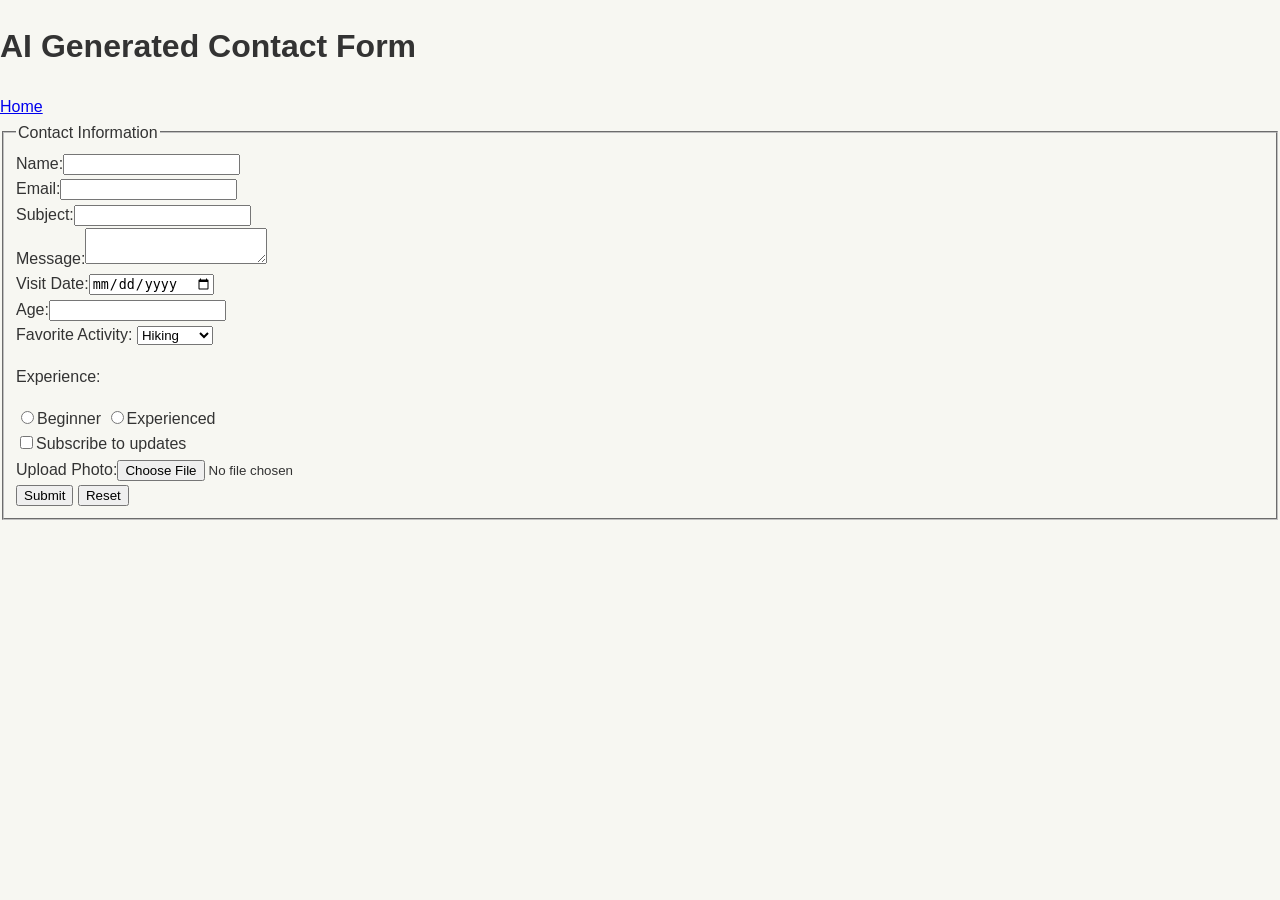
==== contact-ai.html @ 8d2f408d "Add files via upload" ====
<!DOCTYPE html><html lang='en'><head><meta charset='UTF-8'><title>Contact Me</title><link rel='stylesheet' href='style.css'></head><body>
<h1>AI Generated Contact Form</h1><a href='index.html'>Home</a>
<form>
<fieldset><legend>Contact Information</legend>
<label>Name:<input type='text' name='name'></label><br>
<label>Email:<input type='email' name='email'></label><br>
<label>Subject:<input type='text' name='subject'></label><br>
<label>Message:<textarea name='message'></textarea></label><br>
<label>Visit Date:<input type='date'></label><br>
<label>Age:<input type='number'></label><br>
<label>Favorite Activity:
<select><option>Hiking</option><option>Camping</option><option>Fishing</option></select></label><br>
<p>Experience:</p>
<label><input type='radio' name='exp'>Beginner</label>
<label><input type='radio' name='exp'>Experienced</label><br>
<label><input type='checkbox'>Subscribe to updates</label><br>
<label>Upload Photo:<input type='file'></label><br>
<input type='submit' value='Submit'>
<input type='reset' value='Reset'>
</fieldset></form></body></html>
---- style.css ----
/*
    Unit 1 Portfolio Stylesheet
    This CSS file controls the colors, layout, spacing, and typography
    for the homepage. The color choices match the design document.
*/

/* General page styling */
body {
    margin: 0;
    font-family: Arial, Helvetica, sans-serif;
    background-color: #F7F7F2;
    color: #333333;
    line-height: 1.6;
}

/* Header area */
header {
    background-color: #2E6F40;
    color: white;
    text-align: center;
    padding: 30px 20px;
}

/* Navigation links */
nav {
    margin-top: 20px;
}

nav a {
    color: white;
    text-decoration: none;
    background-color: #8B5E3C;
    padding: 10px 14px;
    margin: 5px;
    display: inline-block;
    border-radius: 6px;
}

nav a:hover {
    background-color: #F28C28;
}

/* Main content container */
main {
    max-width: 1000px;
    margin: 30px auto;
    padding: 0 20px;
}

/* Hero image */
.hero img {
    width: 100%;
    border-radius: 10px;
    border: 4px solid #2E6F40;
}

/* Introduction card */
.intro-card {
    background-color: white;
    padding: 25px;
    margin-top: 25px;
    border-left: 8px solid #4A90E2;
    box-shadow: 0 2px 8px rgba(0, 0, 0, 0.12);
}

/* Preview section */
.page-preview {
    margin-top: 30px;
}

/* Card layout */
.cards {
    display: grid;
    grid-template-columns: repeat(2, 1fr);
    gap: 18px;
}

article {
    background-color: white;
    padding: 20px;
    border-top: 6px solid #F28C28;
    box-shadow: 0 2px 8px rgba(0, 0, 0, 0.12);
}

/* Footer area */
footer {
    text-align: center;
    background-color: #333333;
    color: white;
    padding: 15px;
    margin-top: 40px;
}

/* Mobile-friendly layout */
@media screen and (max-width: 700px) {
    .cards {
        grid-template-columns: 1fr;
    }

    nav a {
        display: block;
        margin: 8px auto;
        max-width: 200px;
    }
}
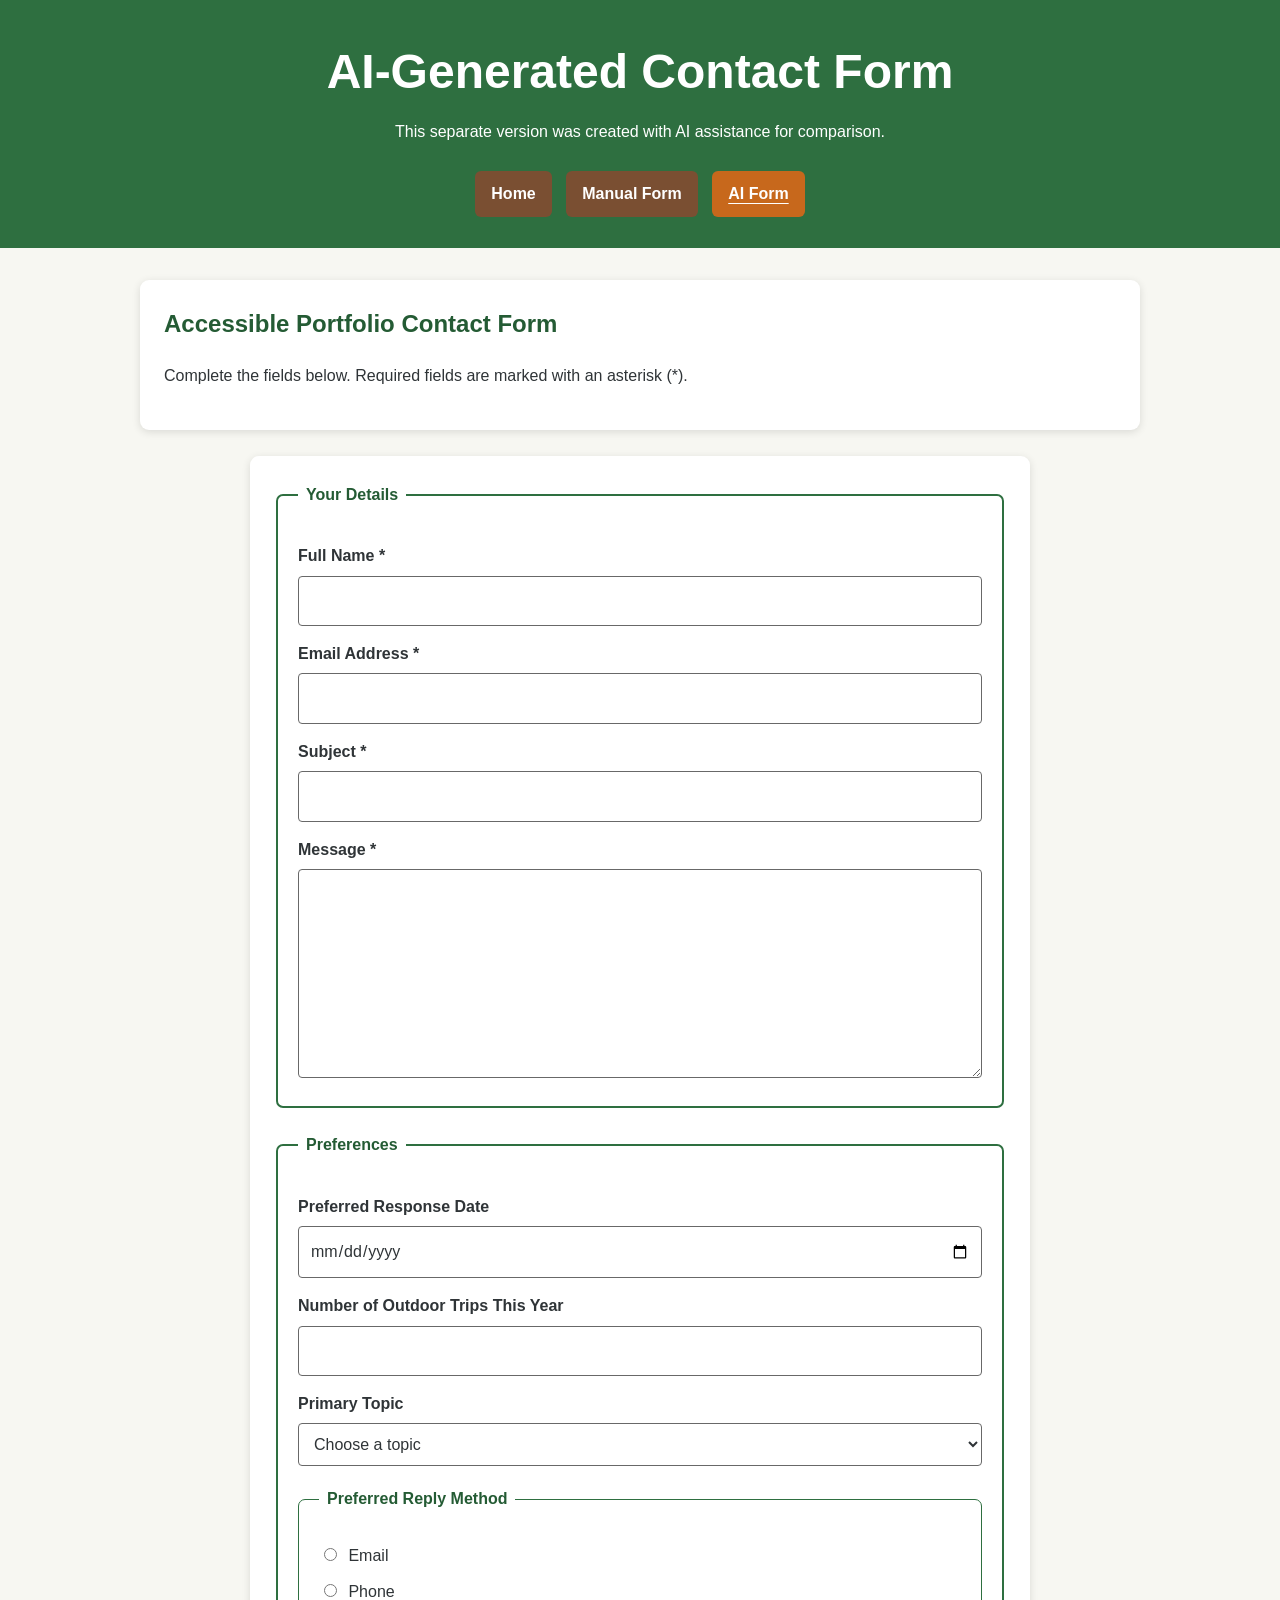
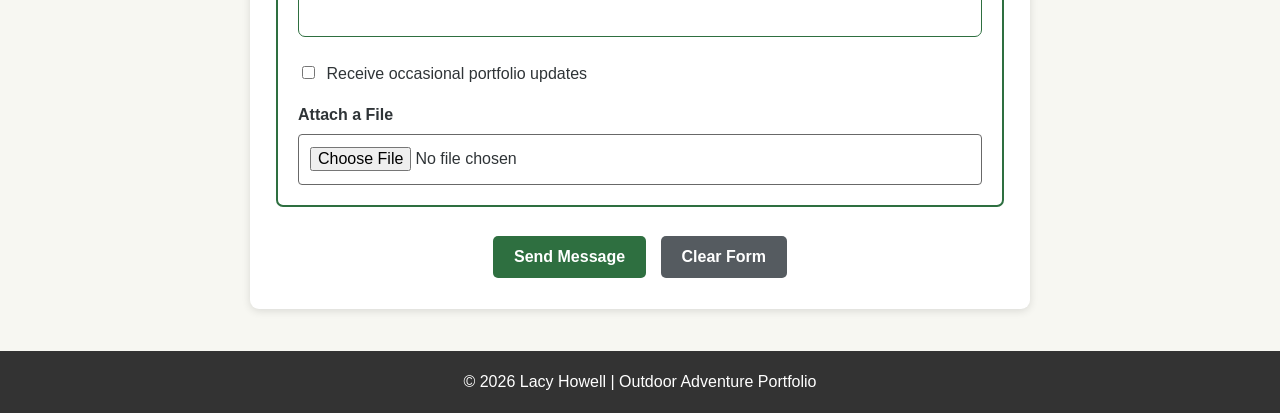
==== commit ebfb802e: "Add files via upload" ====
--- a/contact-ai.html
+++ b/contact-ai.html
@@ -1,20 +1,98 @@
-<!DOCTYPE html><html lang='en'><head><meta charset='UTF-8'><title>Contact Me</title><link rel='stylesheet' href='style.css'></head><body>
-<h1>AI Generated Contact Form</h1><a href='index.html'>Home</a>
-<form>
-<fieldset><legend>Contact Information</legend>
-<label>Name:<input type='text' name='name'></label><br>
-<label>Email:<input type='email' name='email'></label><br>
-<label>Subject:<input type='text' name='subject'></label><br>
-<label>Message:<textarea name='message'></textarea></label><br>
-<label>Visit Date:<input type='date'></label><br>
-<label>Age:<input type='number'></label><br>
-<label>Favorite Activity:
-<select><option>Hiking</option><option>Camping</option><option>Fishing</option></select></label><br>
-<p>Experience:</p>
-<label><input type='radio' name='exp'>Beginner</label>
-<label><input type='radio' name='exp'>Experienced</label><br>
-<label><input type='checkbox'>Subscribe to updates</label><br>
-<label>Upload Photo:<input type='file'></label><br>
-<input type='submit' value='Submit'>
-<input type='reset' value='Reset'>
-</fieldset></form></body></html>+<!DOCTYPE html>
+<html lang="en">
+<head>
+    <!-- AI-generated comparison page with accessibility and responsive settings. -->
+    <meta charset="UTF-8">
+    <meta name="viewport" content="width=device-width, initial-scale=1.0">
+    <meta name="description" content="AI-generated contact form created for comparison in the Unit 2 assignment.">
+    <title>AI-Generated Contact Form | Outdoor Adventure Portfolio</title>
+    <link rel="stylesheet" href="style.css">
+</head>
+<body>
+    <!-- Shared navigation helps users move between the portfolio pages. -->
+    <header class="site-header">
+        <h1>AI-Generated Contact Form</h1>
+        <p class="tagline">This separate version was created with AI assistance for comparison.</p>
+
+        <nav aria-label="Main navigation">
+            <a href="index.html">Home</a>
+            <a href="contact.html">Manual Form</a>
+            <a href="contact-ai.html" aria-current="page">AI Form</a>
+        </nav>
+    </header>
+
+    <main>
+        <section class="form-introduction" aria-labelledby="ai-form-heading">
+            <h2 id="ai-form-heading">Accessible Portfolio Contact Form</h2>
+            <p>Complete the fields below. Required fields are marked with an asterisk (*).</p>
+        </section>
+
+        <!-- AI-generated form structure using semantic grouping and associated labels. -->
+        <form action="#" method="post" enctype="multipart/form-data">
+            <fieldset>
+                <legend>Your Details</legend>
+
+                <label for="ai-name">Full Name *</label>
+                <input type="text" id="ai-name" name="name" autocomplete="name" required>
+
+                <label for="ai-email">Email Address *</label>
+                <input type="email" id="ai-email" name="email" autocomplete="email" required>
+
+                <label for="ai-subject">Subject *</label>
+                <input type="text" id="ai-subject" name="subject" required>
+
+                <label for="ai-message">Message *</label>
+                <textarea id="ai-message" name="message" rows="7" required></textarea>
+            </fieldset>
+
+            <fieldset>
+                <legend>Preferences</legend>
+
+                <label for="ai-date">Preferred Response Date</label>
+                <input type="date" id="ai-date" name="response-date">
+
+                <label for="ai-number">Number of Outdoor Trips This Year</label>
+                <input type="number" id="ai-number" name="trip-count" min="0" max="100">
+
+                <label for="ai-topic">Primary Topic</label>
+                <select id="ai-topic" name="topic">
+                    <option value="">Choose a topic</option>
+                    <option value="portfolio">Portfolio feedback</option>
+                    <option value="hiking">Hiking</option>
+                    <option value="camping">Camping</option>
+                    <option value="other">Other</option>
+                </select>
+
+                <fieldset class="nested-fieldset">
+                    <legend>Preferred Reply Method</legend>
+                    <label class="inline-option" for="reply-email">
+                        <input type="radio" id="reply-email" name="reply-method" value="email">
+                        Email
+                    </label>
+                    <label class="inline-option" for="reply-phone">
+                        <input type="radio" id="reply-phone" name="reply-method" value="phone">
+                        Phone
+                    </label>
+                </fieldset>
+
+                <label class="inline-option" for="ai-newsletter">
+                    <input type="checkbox" id="ai-newsletter" name="newsletter" value="yes">
+                    Receive occasional portfolio updates
+                </label>
+
+                <label for="ai-file">Attach a File</label>
+                <input type="file" id="ai-file" name="attachment">
+            </fieldset>
+
+            <div class="form-buttons">
+                <button type="submit">Send Message</button>
+                <button type="reset" class="secondary-button">Clear Form</button>
+            </div>
+        </form>
+    </main>
+
+    <footer>
+        <p>&copy; 2026 Lacy Howell | Outdoor Adventure Portfolio</p>
+    </footer>
+</body>
+</html>
--- a/style.css
+++ b/style.css
@@ -1,105 +1,290 @@
 /*
-    Unit 1 Portfolio Stylesheet
-    This CSS file controls the colors, layout, spacing, and typography
-    for the homepage. The color choices match the design document.
+    Unit 2 Portfolio Stylesheet
+    This stylesheet creates a consistent appearance for the homepage,
+    manual contact form, and AI-generated contact form.
 */
 
-/* General page styling */
+/* Use border-box sizing so padding does not cause elements to exceed their containers. */
+* {
+    box-sizing: border-box;
+}
+
+/* General page colors, typography, and spacing. */
 body {
     margin: 0;
     font-family: Arial, Helvetica, sans-serif;
-    background-color: #F7F7F2;
-    color: #333333;
-    line-height: 1.6;
-}
-
-/* Header area */
-header {
-    background-color: #2E6F40;
-    color: white;
-    text-align: center;
-    padding: 30px 20px;
-}
-
-/* Navigation links */
+    background-color: #f7f7f2;
+    color: #2f3437;
+    line-height: 1.65;
+}
+
+/* Shared header styling creates a consistent identity on every page. */
+.site-header {
+    background-color: #2e6f40;
+    color: #ffffff;
+    text-align: center;
+    padding: 32px 20px 26px;
+}
+
+.site-header h1 {
+    margin: 0;
+    font-size: clamp(2rem, 5vw, 3rem);
+}
+
+.tagline {
+    margin: 8px auto 0;
+    max-width: 700px;
+}
+
+/* Navigation links are large enough for mouse and touch users. */
 nav {
     margin-top: 20px;
 }
 
 nav a {
-    color: white;
+    display: inline-block;
+    margin: 5px;
+    padding: 10px 16px;
+    border-radius: 6px;
+    background-color: #7a4f32;
+    color: #ffffff;
     text-decoration: none;
-    background-color: #8B5E3C;
-    padding: 10px 14px;
+    font-weight: bold;
+}
+
+nav a:hover,
+nav a:focus {
+    background-color: #c7681c;
+    outline: 3px solid #ffffff;
+    outline-offset: 2px;
+}
+
+nav a[aria-current="page"] {
+    background-color: #c7681c;
+    text-decoration: underline;
+    text-underline-offset: 4px;
+}
+
+/* Center the page content and limit line length for readability. */
+main {
+    width: min(100% - 32px, 1000px);
+    margin: 32px auto;
+}
+
+h2 {
+    color: #245b34;
+}
+
+/* Reusable cards visually separate the homepage sections. */
+.content-card,
+.form-introduction,
+.contact-callout {
+    margin-bottom: 26px;
+    padding: 24px;
+    border-radius: 9px;
+    background-color: #ffffff;
+    box-shadow: 0 2px 9px rgba(0, 0, 0, 0.12);
+}
+
+.content-card h2,
+.form-introduction h2,
+.contact-callout h2 {
+    margin-top: 0;
+}
+
+/* Two-column image layout that becomes one column on smaller screens. */
+.image-grid {
+    display: grid;
+    grid-template-columns: repeat(2, minmax(0, 1fr));
+    gap: 22px;
+}
+
+figure {
+    margin: 0;
+}
+
+figure img {
+    display: block;
+    width: 100%;
+    height: 280px;
+    object-fit: cover;
+    border: 4px solid #2e6f40;
+    border-radius: 8px;
+}
+
+figcaption {
+    margin-top: 8px;
+    font-size: 0.95rem;
+}
+
+/* Resource links remain easy to identify and keyboard users receive a visible focus style. */
+.resource-list li {
+    margin: 10px 0;
+}
+
+.resource-list a,
+.contact-callout a {
+    color: #185ba6;
+}
+
+.resource-list a:hover,
+.resource-list a:focus {
+    color: #923f08;
+}
+
+.contact-callout {
+    text-align: center;
+    border-top: 6px solid #c7681c;
+}
+
+.button-link {
+    display: inline-block;
+    padding: 11px 18px;
+    border-radius: 6px;
+    background-color: #2e6f40;
+    color: #ffffff !important;
+    text-decoration: none;
+    font-weight: bold;
+}
+
+.button-link:hover,
+.button-link:focus {
+    background-color: #7a4f32;
+    outline: 3px solid #2e6f40;
+    outline-offset: 3px;
+}
+
+/* Contact forms use a readable width and clear visual grouping. */
+form {
+    max-width: 780px;
+    margin: 0 auto;
+    padding: 26px;
+    border-radius: 9px;
+    background-color: #ffffff;
+    box-shadow: 0 2px 9px rgba(0, 0, 0, 0.12);
+}
+
+fieldset {
+    margin: 0 0 24px;
+    padding: 20px;
+    border: 2px solid #2e6f40;
+    border-radius: 7px;
+}
+
+legend {
+    padding: 0 8px;
+    color: #245b34;
+    font-weight: bold;
+}
+
+.nested-fieldset {
+    margin-top: 20px;
+    border-width: 1px;
+}
+
+form label:not(.inline-option) {
+    display: block;
+    margin-top: 15px;
+    font-weight: bold;
+}
+
+input[type="text"],
+input[type="email"],
+input[type="tel"],
+input[type="date"],
+input[type="number"],
+input[type="file"],
+select,
+textarea {
+    width: 100%;
+    margin-top: 6px;
+    padding: 11px;
+    border: 1px solid #686868;
+    border-radius: 4px;
+    background-color: #ffffff;
+    color: #2f3437;
+    font: inherit;
+}
+
+textarea {
+    resize: vertical;
+}
+
+input:focus,
+select:focus,
+textarea:focus,
+button:focus {
+    outline: 3px solid #e49a42;
+    outline-offset: 2px;
+}
+
+.inline-option {
+    display: block;
+    margin: 10px 0;
+}
+
+.inline-option input {
+    margin-right: 7px;
+}
+
+.form-buttons {
+    text-align: center;
+}
+
+button {
     margin: 5px;
-    display: inline-block;
-    border-radius: 6px;
-}
-
-nav a:hover {
-    background-color: #F28C28;
-}
-
-/* Main content container */
-main {
-    max-width: 1000px;
-    margin: 30px auto;
-    padding: 0 20px;
-}
-
-/* Hero image */
-.hero img {
-    width: 100%;
-    border-radius: 10px;
-    border: 4px solid #2E6F40;
-}
-
-/* Introduction card */
-.intro-card {
-    background-color: white;
-    padding: 25px;
-    margin-top: 25px;
-    border-left: 8px solid #4A90E2;
-    box-shadow: 0 2px 8px rgba(0, 0, 0, 0.12);
-}
-
-/* Preview section */
-.page-preview {
-    margin-top: 30px;
-}
-
-/* Card layout */
-.cards {
-    display: grid;
-    grid-template-columns: repeat(2, 1fr);
-    gap: 18px;
-}
-
-article {
-    background-color: white;
-    padding: 20px;
-    border-top: 6px solid #F28C28;
-    box-shadow: 0 2px 8px rgba(0, 0, 0, 0.12);
-}
-
-/* Footer area */
+    padding: 12px 21px;
+    border: 0;
+    border-radius: 5px;
+    background-color: #2e6f40;
+    color: #ffffff;
+    cursor: pointer;
+    font-size: 1rem;
+    font-weight: bold;
+}
+
+button:hover {
+    background-color: #7a4f32;
+}
+
+.secondary-button {
+    background-color: #555b60;
+}
+
+.secondary-button:hover {
+    background-color: #34383b;
+}
+
+/* Shared footer appears beneath all page content. */
 footer {
-    text-align: center;
+    margin-top: 42px;
+    padding: 18px;
     background-color: #333333;
-    color: white;
-    padding: 15px;
-    margin-top: 40px;
-}
-
-/* Mobile-friendly layout */
+    color: #ffffff;
+    text-align: center;
+}
+
+footer p {
+    margin: 0;
+}
+
+/* Mobile layout stacks images and navigation for narrow screens. */
 @media screen and (max-width: 700px) {
-    .cards {
+    .image-grid {
         grid-template-columns: 1fr;
     }
 
     nav a {
         display: block;
-        margin: 8px auto;
-        max-width: 200px;
+        max-width: 240px;
+        margin: 9px auto;
     }
-}
+
+    form,
+    fieldset,
+    .content-card,
+    .form-introduction,
+    .contact-callout {
+        padding: 18px;
+    }
+}
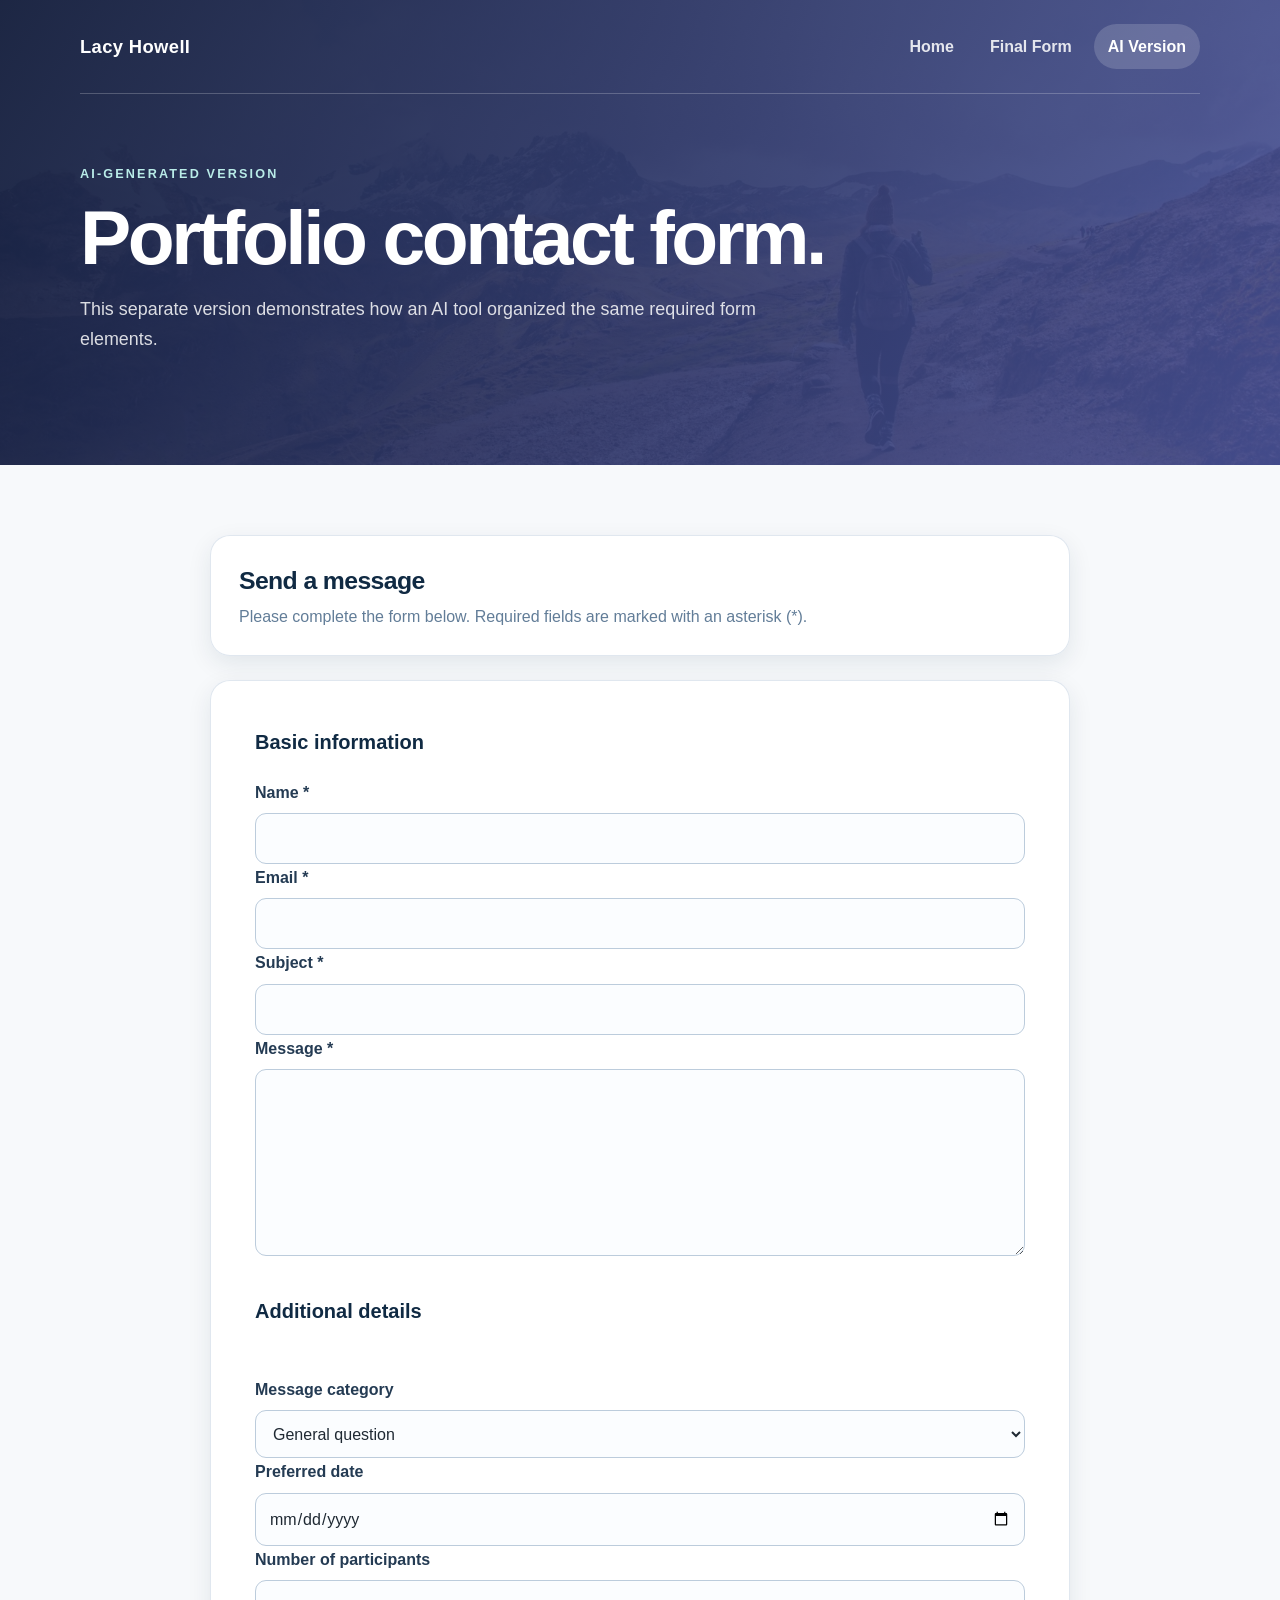
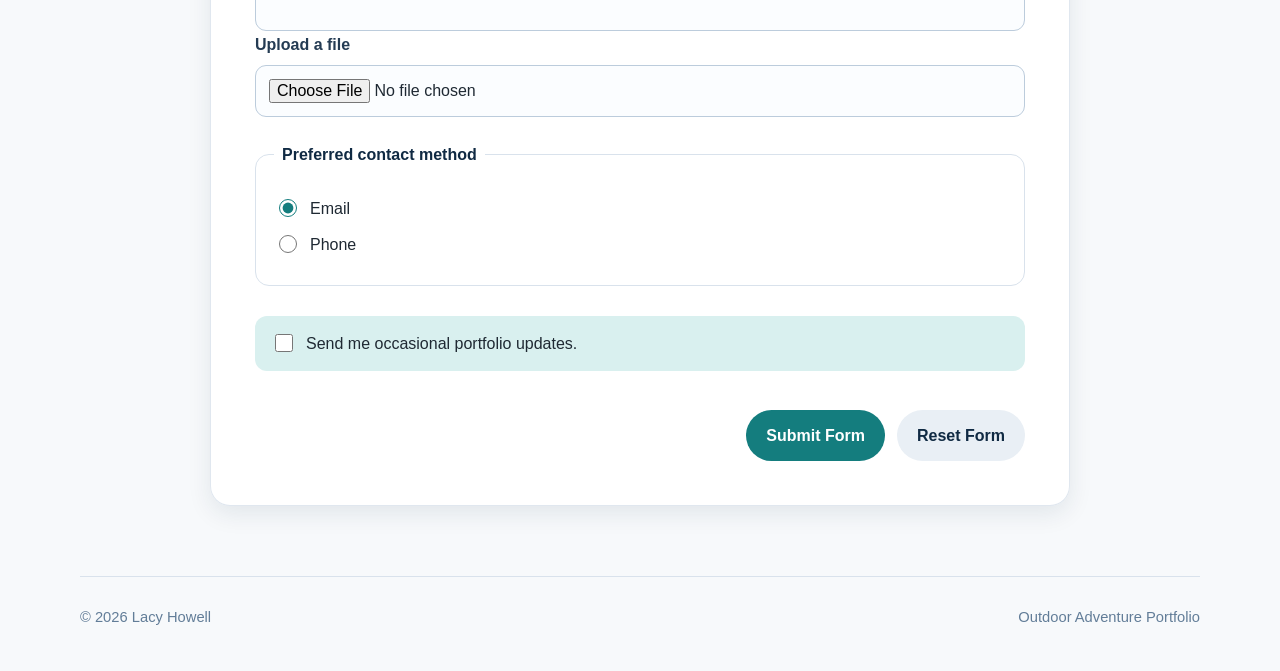
==== commit 94d70202: "Add files via upload" ====
--- a/contact-ai.html
+++ b/contact-ai.html
@@ -1,98 +1,102 @@
 <!DOCTYPE html>
 <html lang="en">
 <head>
-    <!-- AI-generated comparison page with accessibility and responsive settings. -->
+    <!-- This standalone AI-assisted version uses the same stylesheet for fair visual comparison. -->
     <meta charset="UTF-8">
     <meta name="viewport" content="width=device-width, initial-scale=1.0">
-    <meta name="description" content="AI-generated contact form created for comparison in the Unit 2 assignment.">
-    <title>AI-Generated Contact Form | Outdoor Adventure Portfolio</title>
+    <meta name="description" content="AI-assisted contact form for Lacy Howell's portfolio assignment.">
+    <title>AI Contact Form | Lacy Howell</title>
     <link rel="stylesheet" href="style.css">
 </head>
 <body>
-    <!-- Shared navigation helps users move between the portfolio pages. -->
-    <header class="site-header">
-        <h1>AI-Generated Contact Form</h1>
-        <p class="tagline">This separate version was created with AI assistance for comparison.</p>
+    <header class="site-header interior-header ai-header">
+        <div class="header-inner">
+            <a class="site-name" href="index.html">Lacy Howell</a>
+            <nav aria-label="Main navigation">
+                <a href="index.html">Home</a>
+                <a href="contact.html">Final Form</a>
+                <a href="contact-ai.html" aria-current="page">AI Version</a>
+            </nav>
+        </div>
 
-        <nav aria-label="Main navigation">
-            <a href="index.html">Home</a>
-            <a href="contact.html">Manual Form</a>
-            <a href="contact-ai.html" aria-current="page">AI Form</a>
-        </nav>
+        <section class="page-intro" aria-labelledby="ai-page-heading">
+            <p class="eyebrow">AI-Generated Version</p>
+            <h1 id="ai-page-heading">Portfolio contact form.</h1>
+            <p>This separate version demonstrates how an AI tool organized the same required form elements.</p>
+        </section>
     </header>
 
     <main>
-        <section class="form-introduction" aria-labelledby="ai-form-heading">
-            <h2 id="ai-form-heading">Accessible Portfolio Contact Form</h2>
-            <p>Complete the fields below. Required fields are marked with an asterisk (*).</p>
+        <section class="form-introduction" aria-labelledby="ai-instructions-heading">
+            <h2 id="ai-instructions-heading">Send a message</h2>
+            <p>Please complete the form below. Required fields are marked with an asterisk (*).</p>
         </section>
 
-        <!-- AI-generated form structure using semantic grouping and associated labels. -->
+        <!-- The AI-assisted form uses labels, logical grouping, and a variety of input types. -->
         <form action="#" method="post" enctype="multipart/form-data">
             <fieldset>
-                <legend>Your Details</legend>
+                <legend>Basic information</legend>
 
-                <label for="ai-name">Full Name *</label>
+                <label for="ai-name">Name *</label>
                 <input type="text" id="ai-name" name="name" autocomplete="name" required>
 
-                <label for="ai-email">Email Address *</label>
+                <label for="ai-email">Email *</label>
                 <input type="email" id="ai-email" name="email" autocomplete="email" required>
 
                 <label for="ai-subject">Subject *</label>
                 <input type="text" id="ai-subject" name="subject" required>
 
                 <label for="ai-message">Message *</label>
-                <textarea id="ai-message" name="message" rows="7" required></textarea>
+                <textarea id="ai-message" name="message" rows="6" required></textarea>
             </fieldset>
 
             <fieldset>
-                <legend>Preferences</legend>
+                <legend>Additional details</legend>
 
-                <label for="ai-date">Preferred Response Date</label>
-                <input type="date" id="ai-date" name="response-date">
-
-                <label for="ai-number">Number of Outdoor Trips This Year</label>
-                <input type="number" id="ai-number" name="trip-count" min="0" max="100">
-
-                <label for="ai-topic">Primary Topic</label>
-                <select id="ai-topic" name="topic">
-                    <option value="">Choose a topic</option>
-                    <option value="portfolio">Portfolio feedback</option>
-                    <option value="hiking">Hiking</option>
-                    <option value="camping">Camping</option>
-                    <option value="other">Other</option>
+                <label for="ai-category">Message category</label>
+                <select id="ai-category" name="category">
+                    <option value="general">General question</option>
+                    <option value="feedback">Website feedback</option>
+                    <option value="outdoor">Outdoor activity</option>
                 </select>
 
+                <label for="ai-date">Preferred date</label>
+                <input type="date" id="ai-date" name="preferred-date">
+
+                <label for="ai-number">Number of participants</label>
+                <input type="number" id="ai-number" name="participants" min="1" max="20">
+
+                <label for="ai-file">Upload a file</label>
+                <input type="file" id="ai-file" name="file" accept=".jpg,.jpeg,.png,.pdf">
+
                 <fieldset class="nested-fieldset">
-                    <legend>Preferred Reply Method</legend>
-                    <label class="inline-option" for="reply-email">
-                        <input type="radio" id="reply-email" name="reply-method" value="email">
-                        Email
+                    <legend>Preferred contact method</legend>
+                    <label class="choice-option">
+                        <input type="radio" name="ai-contact-method" value="email" checked>
+                        <span>Email</span>
                     </label>
-                    <label class="inline-option" for="reply-phone">
-                        <input type="radio" id="reply-phone" name="reply-method" value="phone">
-                        Phone
+                    <label class="choice-option">
+                        <input type="radio" name="ai-contact-method" value="phone">
+                        <span>Phone</span>
                     </label>
                 </fieldset>
 
-                <label class="inline-option" for="ai-newsletter">
-                    <input type="checkbox" id="ai-newsletter" name="newsletter" value="yes">
-                    Receive occasional portfolio updates
+                <label class="choice-option consent-option">
+                    <input type="checkbox" name="updates">
+                    <span>Send me occasional portfolio updates.</span>
                 </label>
-
-                <label for="ai-file">Attach a File</label>
-                <input type="file" id="ai-file" name="attachment">
             </fieldset>
 
             <div class="form-buttons">
-                <button type="submit">Send Message</button>
-                <button type="reset" class="secondary-button">Clear Form</button>
+                <button type="submit">Submit Form</button>
+                <button class="secondary-button" type="reset">Reset Form</button>
             </div>
         </form>
     </main>
 
     <footer>
-        <p>&copy; 2026 Lacy Howell | Outdoor Adventure Portfolio</p>
+        <p>&copy; 2026 Lacy Howell</p>
+        <p>Outdoor Adventure Portfolio</p>
     </footer>
 </body>
 </html>
--- a/style.css
+++ b/style.css
@@ -1,191 +1,423 @@
 /*
     Unit 2 Portfolio Stylesheet
-    This stylesheet creates a consistent appearance for the homepage,
-    manual contact form, and AI-generated contact form.
+    Modern visual system shared by the homepage, manual form, and AI-assisted form.
 */
 
-/* Use border-box sizing so padding does not cause elements to exceed their containers. */
+/* Reusable design values make the color palette and spacing consistent. */
+:root {
+    --navy: #102a43;
+    --navy-soft: #243b53;
+    --teal: #147d7e;
+    --teal-dark: #0f6465;
+    --aqua: #d9f0ef;
+    --sand: #f4efe7;
+    --paper: #ffffff;
+    --ink: #1f2933;
+    --muted: #627d98;
+    --line: #d9e2ec;
+    --shadow: 0 18px 45px rgba(16, 42, 67, 0.12);
+    --small-shadow: 0 8px 24px rgba(16, 42, 67, 0.09);
+    --radius: 20px;
+}
+
 * {
     box-sizing: border-box;
 }
 
-/* General page colors, typography, and spacing. */
+html {
+    scroll-behavior: smooth;
+}
+
 body {
     margin: 0;
-    font-family: Arial, Helvetica, sans-serif;
-    background-color: #f7f7f2;
-    color: #2f3437;
-    line-height: 1.65;
-}
-
-/* Shared header styling creates a consistent identity on every page. */
+    background:
+        radial-gradient(circle at top right, rgba(20, 125, 126, 0.08), transparent 28rem),
+        #f7f9fb;
+    color: var(--ink);
+    font-family: Inter, "Segoe UI", Roboto, Helvetica, Arial, sans-serif;
+    line-height: 1.7;
+}
+
+a {
+    color: inherit;
+}
+
 .site-header {
-    background-color: #2e6f40;
-    color: #ffffff;
-    text-align: center;
-    padding: 32px 20px 26px;
-}
-
-.site-header h1 {
+    overflow: hidden;
+    background:
+        linear-gradient(120deg, rgba(16, 42, 67, 0.97), rgba(20, 125, 126, 0.91)),
+        url("trail-hiker.jpg") center 54% / cover;
+    color: var(--paper);
+}
+
+.header-inner {
+    width: min(100% - 40px, 1120px);
+    margin: 0 auto;
+    padding: 24px 0;
+    display: flex;
+    align-items: center;
+    justify-content: space-between;
+    gap: 24px;
+    border-bottom: 1px solid rgba(255, 255, 255, 0.22);
+}
+
+.site-name {
+    color: var(--paper);
+    font-size: 1.15rem;
+    font-weight: 800;
+    letter-spacing: 0.02em;
+    text-decoration: none;
+}
+
+nav {
+    display: flex;
+    flex-wrap: wrap;
+    gap: 8px;
+}
+
+nav a {
+    padding: 9px 14px;
+    border-radius: 999px;
+    color: rgba(255, 255, 255, 0.86);
+    font-weight: 700;
+    text-decoration: none;
+    transition: background-color 160ms ease, color 160ms ease, transform 160ms ease;
+}
+
+nav a:hover,
+nav a:focus-visible,
+nav a[aria-current="page"] {
+    background: rgba(255, 255, 255, 0.16);
+    color: var(--paper);
+}
+
+nav a:hover {
+    transform: translateY(-1px);
+}
+
+nav a:focus-visible,
+a:focus-visible,
+button:focus-visible,
+input:focus-visible,
+select:focus-visible,
+textarea:focus-visible {
+    outline: 3px solid #f6c85f;
+    outline-offset: 3px;
+}
+
+.hero,
+.page-intro {
+    width: min(100% - 40px, 1120px);
+    margin: 0 auto;
+}
+
+.hero {
+    min-height: 560px;
+    padding: 90px 0 110px;
+    display: flex;
+    flex-direction: column;
+    justify-content: center;
+    align-items: flex-start;
+}
+
+.hero h1,
+.page-intro h1 {
+    max-width: 780px;
+    margin: 12px 0 18px;
+    font-size: clamp(2.8rem, 7vw, 5.6rem);
+    line-height: 1.02;
+    letter-spacing: -0.045em;
+}
+
+.hero-text,
+.page-intro p:last-child {
+    max-width: 690px;
+    margin: 0 0 30px;
+    color: rgba(255, 255, 255, 0.84);
+    font-size: 1.12rem;
+}
+
+.eyebrow,
+.section-label {
     margin: 0;
-    font-size: clamp(2rem, 5vw, 3rem);
-}
-
-.tagline {
-    margin: 8px auto 0;
-    max-width: 700px;
-}
-
-/* Navigation links are large enough for mouse and touch users. */
-nav {
-    margin-top: 20px;
-}
-
-nav a {
-    display: inline-block;
-    margin: 5px;
-    padding: 10px 16px;
-    border-radius: 6px;
-    background-color: #7a4f32;
-    color: #ffffff;
+    color: var(--teal);
+    font-size: 0.79rem;
+    font-weight: 800;
+    letter-spacing: 0.17em;
+    text-transform: uppercase;
+}
+
+.eyebrow {
+    color: #b9ece8;
+}
+
+.primary-button,
+.light-button,
+.button-link {
+    display: inline-flex;
+    align-items: center;
+    justify-content: center;
+    min-height: 48px;
+    padding: 12px 20px;
+    border-radius: 999px;
+    font-weight: 800;
     text-decoration: none;
-    font-weight: bold;
-}
-
-nav a:hover,
-nav a:focus {
-    background-color: #c7681c;
-    outline: 3px solid #ffffff;
-    outline-offset: 2px;
-}
-
-nav a[aria-current="page"] {
-    background-color: #c7681c;
-    text-decoration: underline;
-    text-underline-offset: 4px;
-}
-
-/* Center the page content and limit line length for readability. */
+    transition: transform 160ms ease, box-shadow 160ms ease, background-color 160ms ease;
+}
+
+.primary-button {
+    background: var(--paper);
+    color: var(--navy);
+    box-shadow: 0 14px 32px rgba(0, 0, 0, 0.16);
+}
+
+.primary-button:hover,
+.light-button:hover,
+.button-link:hover {
+    transform: translateY(-2px);
+}
+
+.interior-header {
+    background:
+        linear-gradient(120deg, rgba(16, 42, 67, 0.98), rgba(20, 125, 126, 0.94)),
+        url("mountain-hiker.jpg") center 58% / cover;
+}
+
+.ai-header {
+    background:
+        linear-gradient(120deg, rgba(22, 32, 62, 0.97), rgba(73, 83, 153, 0.9)),
+        url("trail-hiker.jpg") center 55% / cover;
+}
+
+.page-intro {
+    padding: 70px 0 80px;
+}
+
+.page-intro h1 {
+    font-size: clamp(2.6rem, 6vw, 4.8rem);
+}
+
 main {
-    width: min(100% - 32px, 1000px);
-    margin: 32px auto;
+    width: min(100% - 40px, 1120px);
+    margin: 70px auto;
 }
 
 h2 {
-    color: #245b34;
-}
-
-/* Reusable cards visually separate the homepage sections. */
+    margin: 7px 0 18px;
+    color: var(--navy);
+    font-size: clamp(1.8rem, 4vw, 2.7rem);
+    line-height: 1.15;
+    letter-spacing: -0.025em;
+}
+
 .content-card,
 .form-introduction,
-.contact-callout {
+form {
+    border: 1px solid rgba(217, 226, 236, 0.82);
+    border-radius: var(--radius);
+    background: rgba(255, 255, 255, 0.96);
+    box-shadow: var(--small-shadow);
+}
+
+.content-card {
+    padding: clamp(28px, 5vw, 52px);
+}
+
+.about-grid,
+.resources-grid {
+    display: grid;
+    grid-template-columns: minmax(220px, 0.75fr) minmax(0, 1.45fr);
+    gap: clamp(32px, 7vw, 90px);
+    align-items: start;
+}
+
+.about-copy p:first-child {
+    margin-top: 0;
+}
+
+.about-copy p:last-child {
+    margin-bottom: 0;
+}
+
+.gallery-section {
+    margin: 72px 0;
+}
+
+.section-heading {
     margin-bottom: 26px;
-    padding: 24px;
-    border-radius: 9px;
-    background-color: #ffffff;
-    box-shadow: 0 2px 9px rgba(0, 0, 0, 0.12);
-}
-
-.content-card h2,
-.form-introduction h2,
-.contact-callout h2 {
-    margin-top: 0;
-}
-
-/* Two-column image layout that becomes one column on smaller screens. */
+}
+
 .image-grid {
     display: grid;
+    grid-template-columns: 0.78fr 1.22fr;
+    gap: 24px;
+}
+
+.photo-card {
+    position: relative;
+    min-height: 480px;
+    margin: 0;
+    overflow: hidden;
+    border-radius: var(--radius);
+    background: var(--navy);
+    box-shadow: var(--shadow);
+}
+
+.photo-card img {
+    width: 100%;
+    height: 100%;
+    min-height: 480px;
+    display: block;
+    object-fit: cover;
+    transition: transform 500ms ease;
+}
+
+.photo-card:hover img {
+    transform: scale(1.025);
+}
+
+.photo-card figcaption {
+    position: absolute;
+    right: 0;
+    bottom: 0;
+    left: 0;
+    padding: 70px 24px 24px;
+    display: grid;
+    gap: 4px;
+    background: linear-gradient(transparent, rgba(8, 25, 42, 0.9));
+    color: var(--paper);
+}
+
+.photo-card figcaption strong {
+    font-size: 1.25rem;
+}
+
+.photo-card figcaption span {
+    color: rgba(255, 255, 255, 0.8);
+}
+
+.resource-list {
+    margin: 0;
+    padding: 0;
+    list-style: none;
+}
+
+.resource-list li + li {
+    border-top: 1px solid var(--line);
+}
+
+.resource-list a {
+    padding: 18px 4px;
+    display: grid;
+    gap: 3px;
+    color: var(--navy);
+    text-decoration: none;
+}
+
+.resource-list a:hover span {
+    color: var(--teal);
+}
+
+.resource-list span {
+    font-weight: 800;
+    transition: color 160ms ease;
+}
+
+.resource-list small {
+    color: var(--muted);
+    font-size: 0.95rem;
+}
+
+.contact-callout {
+    margin-top: 72px;
+    padding: clamp(30px, 6vw, 58px);
+    display: flex;
+    align-items: center;
+    justify-content: space-between;
+    gap: 28px;
+    border-radius: var(--radius);
+    background: linear-gradient(120deg, var(--navy), var(--teal-dark));
+    color: var(--paper);
+    box-shadow: var(--shadow);
+}
+
+.contact-callout h2 {
+    max-width: 760px;
+    margin-bottom: 0;
+    color: var(--paper);
+}
+
+.light-label {
+    color: #a9e3df;
+}
+
+.light-button {
+    flex: 0 0 auto;
+    background: var(--paper);
+    color: var(--navy);
+}
+
+.form-introduction {
+    max-width: 860px;
+    margin: 0 auto 24px;
+    padding: 24px 28px;
+}
+
+.form-introduction h2 {
+    margin-bottom: 8px;
+    font-size: 1.55rem;
+}
+
+.form-introduction p {
+    margin: 0;
+    color: var(--muted);
+}
+
+form {
+    max-width: 860px;
+    margin: 0 auto;
+    padding: clamp(24px, 5vw, 44px);
+}
+
+fieldset {
+    margin: 0 0 30px;
+    padding: 0;
+    border: 0;
+}
+
+fieldset + fieldset {
+    padding-top: 28px;
+    border-top: 1px solid var(--line);
+}
+
+legend {
+    width: 100%;
+    margin-bottom: 20px;
+    padding: 0;
+    color: var(--navy);
+    font-size: 1.25rem;
+    font-weight: 800;
+}
+
+.form-grid {
+    display: grid;
     grid-template-columns: repeat(2, minmax(0, 1fr));
-    gap: 22px;
-}
-
-figure {
-    margin: 0;
-}
-
-figure img {
+    gap: 20px;
+}
+
+.field-group {
+    min-width: 0;
+}
+
+.full-width {
+    grid-column: 1 / -1;
+}
+
+label:not(.choice-option) {
     display: block;
-    width: 100%;
-    height: 280px;
-    object-fit: cover;
-    border: 4px solid #2e6f40;
-    border-radius: 8px;
-}
-
-figcaption {
-    margin-top: 8px;
-    font-size: 0.95rem;
-}
-
-/* Resource links remain easy to identify and keyboard users receive a visible focus style. */
-.resource-list li {
-    margin: 10px 0;
-}
-
-.resource-list a,
-.contact-callout a {
-    color: #185ba6;
-}
-
-.resource-list a:hover,
-.resource-list a:focus {
-    color: #923f08;
-}
-
-.contact-callout {
-    text-align: center;
-    border-top: 6px solid #c7681c;
-}
-
-.button-link {
-    display: inline-block;
-    padding: 11px 18px;
-    border-radius: 6px;
-    background-color: #2e6f40;
-    color: #ffffff !important;
-    text-decoration: none;
-    font-weight: bold;
-}
-
-.button-link:hover,
-.button-link:focus {
-    background-color: #7a4f32;
-    outline: 3px solid #2e6f40;
-    outline-offset: 3px;
-}
-
-/* Contact forms use a readable width and clear visual grouping. */
-form {
-    max-width: 780px;
-    margin: 0 auto;
-    padding: 26px;
-    border-radius: 9px;
-    background-color: #ffffff;
-    box-shadow: 0 2px 9px rgba(0, 0, 0, 0.12);
-}
-
-fieldset {
-    margin: 0 0 24px;
-    padding: 20px;
-    border: 2px solid #2e6f40;
-    border-radius: 7px;
-}
-
-legend {
-    padding: 0 8px;
-    color: #245b34;
-    font-weight: bold;
-}
-
-.nested-fieldset {
-    margin-top: 20px;
-    border-width: 1px;
-}
-
-form label:not(.inline-option) {
-    display: block;
-    margin-top: 15px;
-    font-weight: bold;
+    margin-bottom: 7px;
+    color: var(--navy-soft);
+    font-weight: 750;
 }
 
 input[type="text"],
@@ -197,94 +429,224 @@
 select,
 textarea {
     width: 100%;
-    margin-top: 6px;
-    padding: 11px;
-    border: 1px solid #686868;
-    border-radius: 4px;
-    background-color: #ffffff;
-    color: #2f3437;
+    min-height: 48px;
+    padding: 11px 13px;
+    border: 1px solid #bcccdc;
+    border-radius: 11px;
+    background: #fbfdff;
+    color: var(--ink);
     font: inherit;
+    transition: border-color 160ms ease, box-shadow 160ms ease, background-color 160ms ease;
 }
 
 textarea {
+    min-height: 150px;
     resize: vertical;
+}
+
+input:hover,
+select:hover,
+textarea:hover {
+    border-color: #829ab1;
 }
 
 input:focus,
 select:focus,
-textarea:focus,
-button:focus {
-    outline: 3px solid #e49a42;
-    outline-offset: 2px;
-}
-
-.inline-option {
-    display: block;
-    margin: 10px 0;
-}
-
-.inline-option input {
-    margin-right: 7px;
+textarea:focus {
+    border-color: var(--teal);
+    background: var(--paper);
+    box-shadow: 0 0 0 4px rgba(20, 125, 126, 0.12);
+}
+
+.field-note,
+.group-prompt {
+    color: var(--muted);
+    font-size: 0.92rem;
+}
+
+.field-note {
+    margin: 6px 0 0;
+}
+
+.group-prompt {
+    margin: -8px 0 14px;
+}
+
+.choice-option {
+    margin: 9px 0;
+    display: flex;
+    align-items: flex-start;
+    gap: 10px;
+    cursor: pointer;
+}
+
+.choice-option input {
+    width: 18px;
+    height: 18px;
+    margin-top: 4px;
+    accent-color: var(--teal);
+}
+
+.checkbox-grid {
+    display: flex;
+    flex-wrap: wrap;
+    gap: 8px 26px;
+}
+
+.consent-option {
+    margin-top: 18px;
+    padding: 14px 16px;
+    border-radius: 12px;
+    background: var(--aqua);
+}
+
+.nested-fieldset {
+    margin-top: 24px;
+    padding: 18px;
+    border: 1px solid var(--line);
+    border-radius: 14px;
+}
+
+.nested-fieldset legend {
+    width: auto;
+    margin: 0;
+    padding: 0 8px;
+    font-size: 1rem;
 }
 
 .form-buttons {
-    text-align: center;
+    display: flex;
+    justify-content: flex-end;
+    flex-wrap: wrap;
+    gap: 12px;
 }
 
 button {
-    margin: 5px;
-    padding: 12px 21px;
+    min-height: 48px;
+    padding: 12px 20px;
     border: 0;
-    border-radius: 5px;
-    background-color: #2e6f40;
-    color: #ffffff;
+    border-radius: 999px;
+    background: var(--teal);
+    color: var(--paper);
     cursor: pointer;
-    font-size: 1rem;
-    font-weight: bold;
+    font: inherit;
+    font-weight: 800;
+    transition: background-color 160ms ease, transform 160ms ease, box-shadow 160ms ease;
 }
 
 button:hover {
-    background-color: #7a4f32;
+    background: var(--teal-dark);
+    transform: translateY(-1px);
+    box-shadow: 0 8px 18px rgba(20, 125, 126, 0.22);
 }
 
 .secondary-button {
-    background-color: #555b60;
+    background: #e9eff5;
+    color: var(--navy);
 }
 
 .secondary-button:hover {
-    background-color: #34383b;
-}
-
-/* Shared footer appears beneath all page content. */
+    background: #d9e2ec;
+    box-shadow: none;
+}
+
 footer {
-    margin-top: 42px;
-    padding: 18px;
-    background-color: #333333;
-    color: #ffffff;
-    text-align: center;
+    width: min(100% - 40px, 1120px);
+    margin: 0 auto;
+    padding: 28px 0 40px;
+    display: flex;
+    justify-content: space-between;
+    gap: 20px;
+    border-top: 1px solid var(--line);
+    color: var(--muted);
+    font-size: 0.92rem;
 }
 
 footer p {
     margin: 0;
 }
 
-/* Mobile layout stacks images and navigation for narrow screens. */
-@media screen and (max-width: 700px) {
-    .image-grid {
+@media (max-width: 780px) {
+    .header-inner,
+    .contact-callout,
+    footer {
+        align-items: flex-start;
+        flex-direction: column;
+    }
+
+    .hero {
+        min-height: 500px;
+        padding: 70px 0 80px;
+    }
+
+    .about-grid,
+    .resources-grid,
+    .image-grid,
+    .form-grid {
         grid-template-columns: 1fr;
     }
 
+    .photo-card,
+    .photo-card img {
+        min-height: 430px;
+    }
+
+    .landscape-photo,
+    .landscape-photo img {
+        min-height: 330px;
+    }
+
+    .contact-callout {
+        align-items: stretch;
+    }
+
+    .light-button {
+        align-self: flex-start;
+    }
+}
+
+@media (max-width: 480px) {
+    .header-inner,
+    .hero,
+    .page-intro,
+    main,
+    footer {
+        width: min(100% - 26px, 1120px);
+    }
+
+    .header-inner {
+        padding: 18px 0;
+    }
+
+    .hero h1,
+    .page-intro h1 {
+        letter-spacing: -0.035em;
+    }
+
     nav a {
-        display: block;
-        max-width: 240px;
-        margin: 9px auto;
-    }
-
-    form,
-    fieldset,
+        padding: 8px 10px;
+    }
+
+    main {
+        margin-top: 42px;
+    }
+
     .content-card,
-    .form-introduction,
-    .contact-callout {
-        padding: 18px;
-    }
-}
+    form {
+        padding: 22px;
+    }
+
+    .photo-card,
+    .photo-card img {
+        min-height: 380px;
+    }
+
+    .form-buttons {
+        align-items: stretch;
+        flex-direction: column;
+    }
+
+    button {
+        width: 100%;
+    }
+}
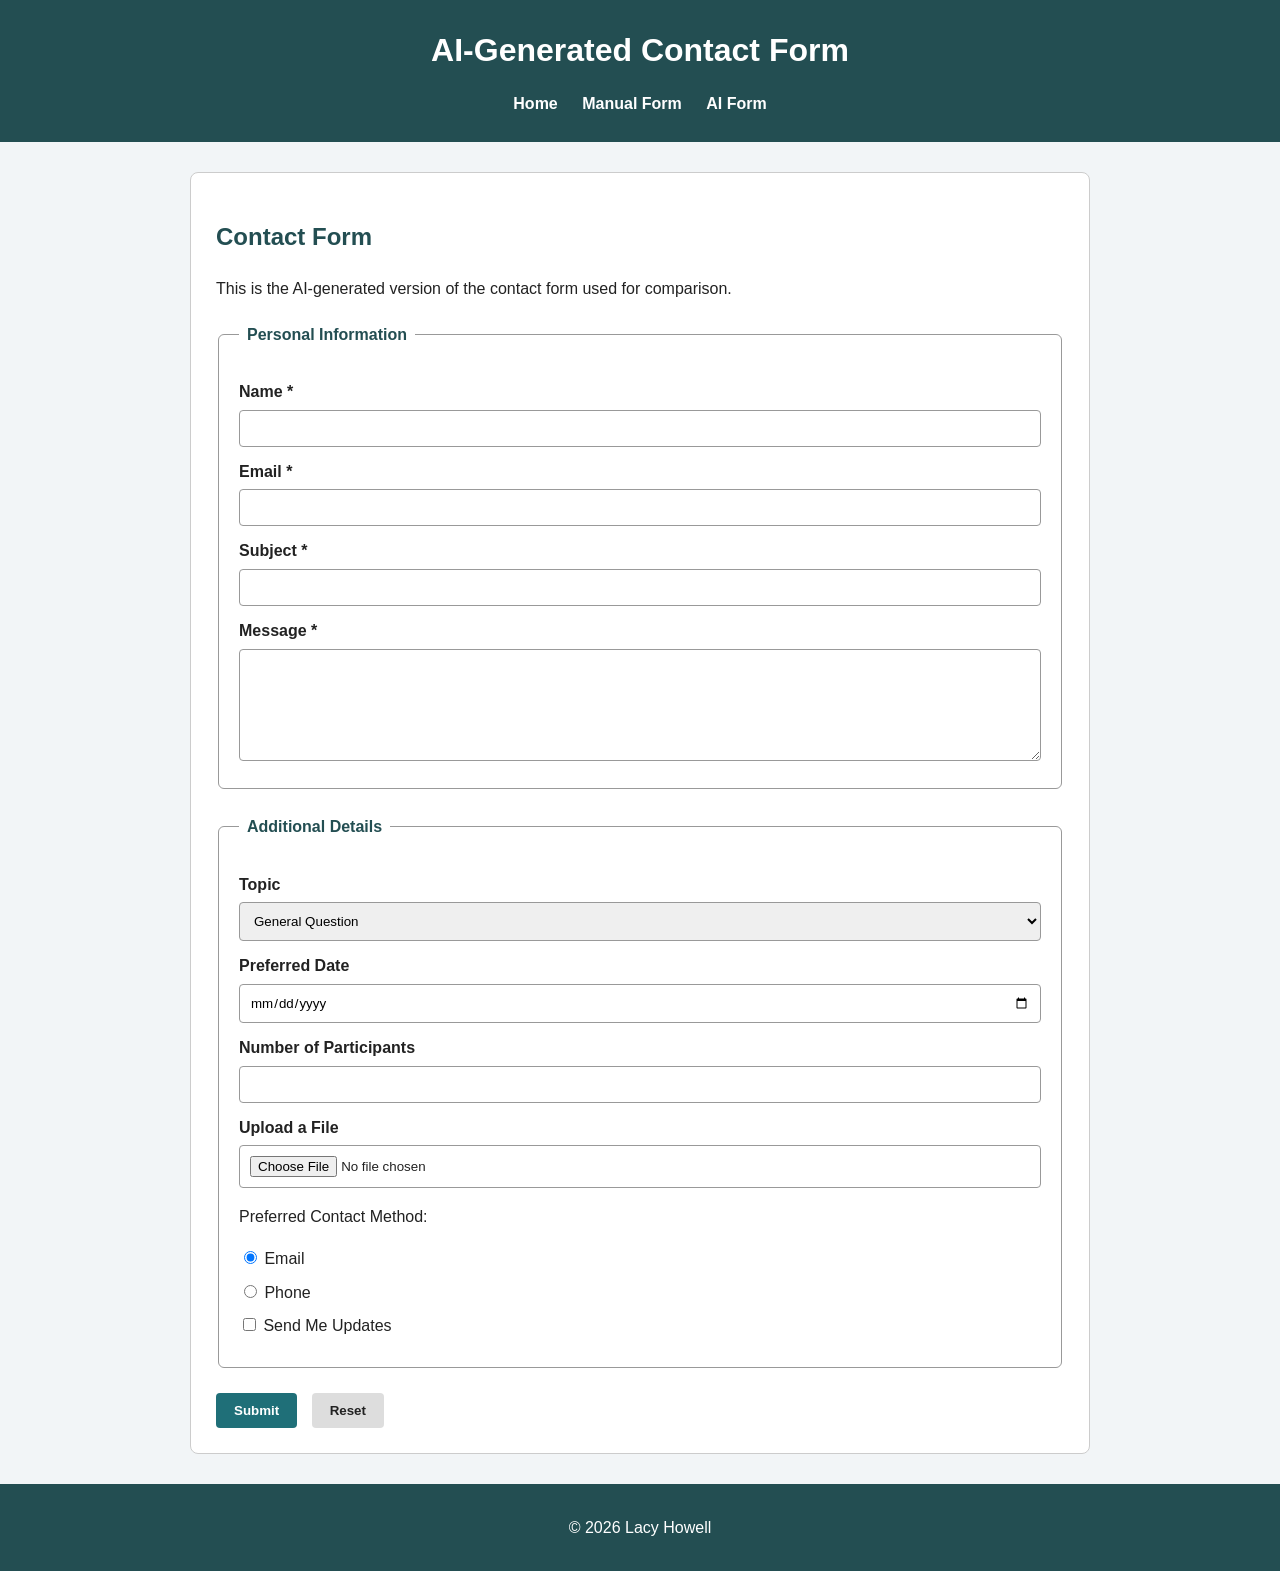
==== commit c9915cc9: "Add files via upload" ====
--- a/contact-ai.html
+++ b/contact-ai.html
@@ -1,102 +1,98 @@
 <!DOCTYPE html>
 <html lang="en">
 <head>
-    <!-- This standalone AI-assisted version uses the same stylesheet for fair visual comparison. -->
+    <!-- This page contains the AI-generated version of the contact form. -->
     <meta charset="UTF-8">
     <meta name="viewport" content="width=device-width, initial-scale=1.0">
-    <meta name="description" content="AI-assisted contact form for Lacy Howell's portfolio assignment.">
-    <title>AI Contact Form | Lacy Howell</title>
+    <title>AI Contact Form</title>
     <link rel="stylesheet" href="style.css">
 </head>
 <body>
-    <header class="site-header interior-header ai-header">
-        <div class="header-inner">
-            <a class="site-name" href="index.html">Lacy Howell</a>
-            <nav aria-label="Main navigation">
-                <a href="index.html">Home</a>
-                <a href="contact.html">Final Form</a>
-                <a href="contact-ai.html" aria-current="page">AI Version</a>
-            </nav>
-        </div>
 
-        <section class="page-intro" aria-labelledby="ai-page-heading">
-            <p class="eyebrow">AI-Generated Version</p>
-            <h1 id="ai-page-heading">Portfolio contact form.</h1>
-            <p>This separate version demonstrates how an AI tool organized the same required form elements.</p>
-        </section>
+    <header>
+        <h1>AI-Generated Contact Form</h1>
+
+        <nav>
+            <a href="index.html">Home</a>
+            <a href="contact.html">Manual Form</a>
+            <a href="contact-ai.html">AI Form</a>
+        </nav>
     </header>
 
     <main>
-        <section class="form-introduction" aria-labelledby="ai-instructions-heading">
-            <h2 id="ai-instructions-heading">Send a message</h2>
-            <p>Please complete the form below. Required fields are marked with an asterisk (*).</p>
-        </section>
+        <section>
+            <h2>Contact Form</h2>
 
-        <!-- The AI-assisted form uses labels, logical grouping, and a variety of input types. -->
-        <form action="#" method="post" enctype="multipart/form-data">
-            <fieldset>
-                <legend>Basic information</legend>
+            <p>
+                This is the AI-generated version of the contact form used for comparison.
+            </p>
 
-                <label for="ai-name">Name *</label>
-                <input type="text" id="ai-name" name="name" autocomplete="name" required>
+            <!-- The AI version also includes labels, fieldsets, and different input types. -->
+            <form action="#" method="post" enctype="multipart/form-data">
+                <fieldset>
+                    <legend>Personal Information</legend>
 
-                <label for="ai-email">Email *</label>
-                <input type="email" id="ai-email" name="email" autocomplete="email" required>
+                    <label for="ai-name">Name *</label>
+                    <input type="text" id="ai-name" name="name" required>
 
-                <label for="ai-subject">Subject *</label>
-                <input type="text" id="ai-subject" name="subject" required>
+                    <label for="ai-email">Email *</label>
+                    <input type="email" id="ai-email" name="email" required>
 
-                <label for="ai-message">Message *</label>
-                <textarea id="ai-message" name="message" rows="6" required></textarea>
-            </fieldset>
+                    <label for="ai-subject">Subject *</label>
+                    <input type="text" id="ai-subject" name="subject" required>
 
-            <fieldset>
-                <legend>Additional details</legend>
+                    <label for="ai-message">Message *</label>
+                    <textarea id="ai-message" name="message" rows="6" required></textarea>
+                </fieldset>
 
-                <label for="ai-category">Message category</label>
-                <select id="ai-category" name="category">
-                    <option value="general">General question</option>
-                    <option value="feedback">Website feedback</option>
-                    <option value="outdoor">Outdoor activity</option>
-                </select>
+                <fieldset>
+                    <legend>Additional Details</legend>
 
-                <label for="ai-date">Preferred date</label>
-                <input type="date" id="ai-date" name="preferred-date">
+                    <label for="ai-topic">Topic</label>
+                    <select id="ai-topic" name="topic">
+                        <option value="general">General Question</option>
+                        <option value="feedback">Website Feedback</option>
+                        <option value="outdoors">Outdoor Activities</option>
+                    </select>
 
-                <label for="ai-number">Number of participants</label>
-                <input type="number" id="ai-number" name="participants" min="1" max="20">
+                    <label for="ai-date">Preferred Date</label>
+                    <input type="date" id="ai-date" name="date">
 
-                <label for="ai-file">Upload a file</label>
-                <input type="file" id="ai-file" name="file" accept=".jpg,.jpeg,.png,.pdf">
+                    <label for="ai-number">Number of Participants</label>
+                    <input type="number" id="ai-number" name="participants" min="1" max="20">
 
-                <fieldset class="nested-fieldset">
-                    <legend>Preferred contact method</legend>
-                    <label class="choice-option">
-                        <input type="radio" name="ai-contact-method" value="email" checked>
-                        <span>Email</span>
+                    <label for="ai-file">Upload a File</label>
+                    <input type="file" id="ai-file" name="file">
+
+                    <p>Preferred Contact Method:</p>
+
+                    <label class="choice-label">
+                        <input type="radio" name="ai-method" value="email" checked>
+                        Email
                     </label>
-                    <label class="choice-option">
-                        <input type="radio" name="ai-contact-method" value="phone">
-                        <span>Phone</span>
+
+                    <label class="choice-label">
+                        <input type="radio" name="ai-method" value="phone">
+                        Phone
+                    </label>
+
+                    <label class="choice-label">
+                        <input type="checkbox" name="updates">
+                        Send Me Updates
                     </label>
                 </fieldset>
 
-                <label class="choice-option consent-option">
-                    <input type="checkbox" name="updates">
-                    <span>Send me occasional portfolio updates.</span>
-                </label>
-            </fieldset>
-
-            <div class="form-buttons">
-                <button type="submit">Submit Form</button>
-                <button class="secondary-button" type="reset">Reset Form</button>
-            </div>
-        </form>
+                <div class="button-group">
+                    <input type="submit" value="Submit">
+                    <input type="reset" value="Reset">
+                </div>
+            </form>
+        </section>
     </main>
 
     <footer>
         <p>&copy; 2026 Lacy Howell</p>
-        <p>Outdoor Adventure Portfolio</p>
     </footer>
+
 </body>
 </html>
--- a/style.css
+++ b/style.css
@@ -1,423 +1,95 @@
-/*
-    Unit 2 Portfolio Stylesheet
-    Modern visual system shared by the homepage, manual form, and AI-assisted form.
-*/
-
-/* Reusable design values make the color palette and spacing consistent. */
-:root {
-    --navy: #102a43;
-    --navy-soft: #243b53;
-    --teal: #147d7e;
-    --teal-dark: #0f6465;
-    --aqua: #d9f0ef;
-    --sand: #f4efe7;
-    --paper: #ffffff;
-    --ink: #1f2933;
-    --muted: #627d98;
-    --line: #d9e2ec;
-    --shadow: 0 18px 45px rgba(16, 42, 67, 0.12);
-    --small-shadow: 0 8px 24px rgba(16, 42, 67, 0.09);
-    --radius: 20px;
-}
-
-* {
-    box-sizing: border-box;
-}
-
-html {
-    scroll-behavior: smooth;
-}
+/* Basic styles for the Unit 2 personal portfolio website. */
 
 body {
     margin: 0;
-    background:
-        radial-gradient(circle at top right, rgba(20, 125, 126, 0.08), transparent 28rem),
-        #f7f9fb;
-    color: var(--ink);
-    font-family: Inter, "Segoe UI", Roboto, Helvetica, Arial, sans-serif;
-    line-height: 1.7;
+    background-color: #f2f5f7;
+    color: #222222;
+    font-family: Arial, Helvetica, sans-serif;
+    line-height: 1.6;
 }
 
-a {
-    color: inherit;
+header {
+    background-color: #234e52;
+    color: white;
+    padding: 25px;
+    text-align: center;
 }
 
-.site-header {
-    overflow: hidden;
-    background:
-        linear-gradient(120deg, rgba(16, 42, 67, 0.97), rgba(20, 125, 126, 0.91)),
-        url("trail-hiker.jpg") center 54% / cover;
-    color: var(--paper);
+header h1 {
+    margin: 0 0 15px;
 }
 
-.header-inner {
-    width: min(100% - 40px, 1120px);
-    margin: 0 auto;
-    padding: 24px 0;
-    display: flex;
-    align-items: center;
-    justify-content: space-between;
-    gap: 24px;
-    border-bottom: 1px solid rgba(255, 255, 255, 0.22);
-}
-
-.site-name {
-    color: var(--paper);
-    font-size: 1.15rem;
-    font-weight: 800;
-    letter-spacing: 0.02em;
+nav a {
+    color: white;
+    margin: 0 10px;
+    font-weight: bold;
     text-decoration: none;
 }
 
-nav {
-    display: flex;
-    flex-wrap: wrap;
-    gap: 8px;
-}
-
-nav a {
-    padding: 9px 14px;
-    border-radius: 999px;
-    color: rgba(255, 255, 255, 0.86);
-    font-weight: 700;
-    text-decoration: none;
-    transition: background-color 160ms ease, color 160ms ease, transform 160ms ease;
-}
-
-nav a:hover,
-nav a:focus-visible,
-nav a[aria-current="page"] {
-    background: rgba(255, 255, 255, 0.16);
-    color: var(--paper);
-}
-
 nav a:hover {
-    transform: translateY(-1px);
-}
-
-nav a:focus-visible,
-a:focus-visible,
-button:focus-visible,
-input:focus-visible,
-select:focus-visible,
-textarea:focus-visible {
-    outline: 3px solid #f6c85f;
-    outline-offset: 3px;
-}
-
-.hero,
-.page-intro {
-    width: min(100% - 40px, 1120px);
-    margin: 0 auto;
-}
-
-.hero {
-    min-height: 560px;
-    padding: 90px 0 110px;
-    display: flex;
-    flex-direction: column;
-    justify-content: center;
-    align-items: flex-start;
-}
-
-.hero h1,
-.page-intro h1 {
-    max-width: 780px;
-    margin: 12px 0 18px;
-    font-size: clamp(2.8rem, 7vw, 5.6rem);
-    line-height: 1.02;
-    letter-spacing: -0.045em;
-}
-
-.hero-text,
-.page-intro p:last-child {
-    max-width: 690px;
-    margin: 0 0 30px;
-    color: rgba(255, 255, 255, 0.84);
-    font-size: 1.12rem;
-}
-
-.eyebrow,
-.section-label {
-    margin: 0;
-    color: var(--teal);
-    font-size: 0.79rem;
-    font-weight: 800;
-    letter-spacing: 0.17em;
-    text-transform: uppercase;
-}
-
-.eyebrow {
-    color: #b9ece8;
-}
-
-.primary-button,
-.light-button,
-.button-link {
-    display: inline-flex;
-    align-items: center;
-    justify-content: center;
-    min-height: 48px;
-    padding: 12px 20px;
-    border-radius: 999px;
-    font-weight: 800;
-    text-decoration: none;
-    transition: transform 160ms ease, box-shadow 160ms ease, background-color 160ms ease;
-}
-
-.primary-button {
-    background: var(--paper);
-    color: var(--navy);
-    box-shadow: 0 14px 32px rgba(0, 0, 0, 0.16);
-}
-
-.primary-button:hover,
-.light-button:hover,
-.button-link:hover {
-    transform: translateY(-2px);
-}
-
-.interior-header {
-    background:
-        linear-gradient(120deg, rgba(16, 42, 67, 0.98), rgba(20, 125, 126, 0.94)),
-        url("mountain-hiker.jpg") center 58% / cover;
-}
-
-.ai-header {
-    background:
-        linear-gradient(120deg, rgba(22, 32, 62, 0.97), rgba(73, 83, 153, 0.9)),
-        url("trail-hiker.jpg") center 55% / cover;
-}
-
-.page-intro {
-    padding: 70px 0 80px;
-}
-
-.page-intro h1 {
-    font-size: clamp(2.6rem, 6vw, 4.8rem);
+    text-decoration: underline;
 }
 
 main {
-    width: min(100% - 40px, 1120px);
-    margin: 70px auto;
+    width: 85%;
+    max-width: 900px;
+    margin: 30px auto;
+}
+
+section {
+    margin-bottom: 30px;
+    padding: 25px;
+    border: 1px solid #cccccc;
+    border-radius: 8px;
+    background-color: white;
 }
 
 h2 {
-    margin: 7px 0 18px;
-    color: var(--navy);
-    font-size: clamp(1.8rem, 4vw, 2.7rem);
-    line-height: 1.15;
-    letter-spacing: -0.025em;
+    color: #234e52;
 }
 
-.content-card,
-.form-introduction,
-form {
-    border: 1px solid rgba(217, 226, 236, 0.82);
-    border-radius: var(--radius);
-    background: rgba(255, 255, 255, 0.96);
-    box-shadow: var(--small-shadow);
+.portfolio-image {
+    width: 100%;
+    max-width: 700px;
+    height: auto;
+    margin: 15px auto;
+    display: block;
+    border-radius: 6px;
 }
 
-.content-card {
-    padding: clamp(28px, 5vw, 52px);
+ul {
+    padding-left: 25px;
 }
 
-.about-grid,
-.resources-grid {
-    display: grid;
-    grid-template-columns: minmax(220px, 0.75fr) minmax(0, 1.45fr);
-    gap: clamp(32px, 7vw, 90px);
-    align-items: start;
+li {
+    margin-bottom: 10px;
 }
 
-.about-copy p:first-child {
-    margin-top: 0;
-}
-
-.about-copy p:last-child {
-    margin-bottom: 0;
-}
-
-.gallery-section {
-    margin: 72px 0;
-}
-
-.section-heading {
-    margin-bottom: 26px;
-}
-
-.image-grid {
-    display: grid;
-    grid-template-columns: 0.78fr 1.22fr;
-    gap: 24px;
-}
-
-.photo-card {
-    position: relative;
-    min-height: 480px;
-    margin: 0;
-    overflow: hidden;
-    border-radius: var(--radius);
-    background: var(--navy);
-    box-shadow: var(--shadow);
-}
-
-.photo-card img {
-    width: 100%;
-    height: 100%;
-    min-height: 480px;
-    display: block;
-    object-fit: cover;
-    transition: transform 500ms ease;
-}
-
-.photo-card:hover img {
-    transform: scale(1.025);
-}
-
-.photo-card figcaption {
-    position: absolute;
-    right: 0;
-    bottom: 0;
-    left: 0;
-    padding: 70px 24px 24px;
-    display: grid;
-    gap: 4px;
-    background: linear-gradient(transparent, rgba(8, 25, 42, 0.9));
-    color: var(--paper);
-}
-
-.photo-card figcaption strong {
-    font-size: 1.25rem;
-}
-
-.photo-card figcaption span {
-    color: rgba(255, 255, 255, 0.8);
-}
-
-.resource-list {
-    margin: 0;
-    padding: 0;
-    list-style: none;
-}
-
-.resource-list li + li {
-    border-top: 1px solid var(--line);
-}
-
-.resource-list a {
-    padding: 18px 4px;
-    display: grid;
-    gap: 3px;
-    color: var(--navy);
-    text-decoration: none;
-}
-
-.resource-list a:hover span {
-    color: var(--teal);
-}
-
-.resource-list span {
-    font-weight: 800;
-    transition: color 160ms ease;
-}
-
-.resource-list small {
-    color: var(--muted);
-    font-size: 0.95rem;
-}
-
-.contact-callout {
-    margin-top: 72px;
-    padding: clamp(30px, 6vw, 58px);
-    display: flex;
-    align-items: center;
-    justify-content: space-between;
-    gap: 28px;
-    border-radius: var(--radius);
-    background: linear-gradient(120deg, var(--navy), var(--teal-dark));
-    color: var(--paper);
-    box-shadow: var(--shadow);
-}
-
-.contact-callout h2 {
-    max-width: 760px;
-    margin-bottom: 0;
-    color: var(--paper);
-}
-
-.light-label {
-    color: #a9e3df;
-}
-
-.light-button {
-    flex: 0 0 auto;
-    background: var(--paper);
-    color: var(--navy);
-}
-
-.form-introduction {
-    max-width: 860px;
-    margin: 0 auto 24px;
-    padding: 24px 28px;
-}
-
-.form-introduction h2 {
-    margin-bottom: 8px;
-    font-size: 1.55rem;
-}
-
-.form-introduction p {
-    margin: 0;
-    color: var(--muted);
+li a {
+    color: #1f6f78;
 }
 
 form {
-    max-width: 860px;
-    margin: 0 auto;
-    padding: clamp(24px, 5vw, 44px);
+    margin-top: 20px;
 }
 
 fieldset {
-    margin: 0 0 30px;
-    padding: 0;
-    border: 0;
-}
-
-fieldset + fieldset {
-    padding-top: 28px;
-    border-top: 1px solid var(--line);
+    margin-bottom: 25px;
+    padding: 20px;
+    border: 1px solid #999999;
+    border-radius: 6px;
 }
 
 legend {
-    width: 100%;
-    margin-bottom: 20px;
-    padding: 0;
-    color: var(--navy);
-    font-size: 1.25rem;
-    font-weight: 800;
+    padding: 0 8px;
+    color: #234e52;
+    font-weight: bold;
 }
 
-.form-grid {
-    display: grid;
-    grid-template-columns: repeat(2, minmax(0, 1fr));
-    gap: 20px;
-}
-
-.field-group {
-    min-width: 0;
-}
-
-.full-width {
-    grid-column: 1 / -1;
-}
-
-label:not(.choice-option) {
+label {
+    margin-top: 12px;
     display: block;
-    margin-bottom: 7px;
-    color: var(--navy-soft);
-    font-weight: 750;
+    font-weight: bold;
 }
 
 input[type="text"],
@@ -429,224 +101,79 @@
 select,
 textarea {
     width: 100%;
-    min-height: 48px;
-    padding: 11px 13px;
-    border: 1px solid #bcccdc;
-    border-radius: 11px;
-    background: #fbfdff;
-    color: var(--ink);
-    font: inherit;
-    transition: border-color 160ms ease, box-shadow 160ms ease, background-color 160ms ease;
+    margin-top: 5px;
+    padding: 10px;
+    border: 1px solid #999999;
+    border-radius: 4px;
+    box-sizing: border-box;
+    font-family: Arial, Helvetica, sans-serif;
 }
 
-textarea {
-    min-height: 150px;
-    resize: vertical;
+.choice-label {
+    margin: 8px 0;
+    font-weight: normal;
 }
 
-input:hover,
-select:hover,
-textarea:hover {
-    border-color: #829ab1;
+.button-group {
+    margin-top: 20px;
 }
 
-input:focus,
-select:focus,
-textarea:focus {
-    border-color: var(--teal);
-    background: var(--paper);
-    box-shadow: 0 0 0 4px rgba(20, 125, 126, 0.12);
+input[type="submit"],
+input[type="reset"] {
+    margin-right: 10px;
+    padding: 10px 18px;
+    border: none;
+    border-radius: 4px;
+    cursor: pointer;
+    font-weight: bold;
 }
 
-.field-note,
-.group-prompt {
-    color: var(--muted);
-    font-size: 0.92rem;
+input[type="submit"] {
+    background-color: #1f6f78;
+    color: white;
 }
 
-.field-note {
-    margin: 6px 0 0;
+input[type="reset"] {
+    background-color: #dddddd;
+    color: #222222;
 }
 
-.group-prompt {
-    margin: -8px 0 14px;
+input[type="submit"]:hover {
+    background-color: #15555c;
 }
 
-.choice-option {
-    margin: 9px 0;
-    display: flex;
-    align-items: flex-start;
-    gap: 10px;
-    cursor: pointer;
-}
-
-.choice-option input {
-    width: 18px;
-    height: 18px;
-    margin-top: 4px;
-    accent-color: var(--teal);
-}
-
-.checkbox-grid {
-    display: flex;
-    flex-wrap: wrap;
-    gap: 8px 26px;
-}
-
-.consent-option {
-    margin-top: 18px;
-    padding: 14px 16px;
-    border-radius: 12px;
-    background: var(--aqua);
-}
-
-.nested-fieldset {
-    margin-top: 24px;
-    padding: 18px;
-    border: 1px solid var(--line);
-    border-radius: 14px;
-}
-
-.nested-fieldset legend {
-    width: auto;
-    margin: 0;
-    padding: 0 8px;
-    font-size: 1rem;
-}
-
-.form-buttons {
-    display: flex;
-    justify-content: flex-end;
-    flex-wrap: wrap;
-    gap: 12px;
-}
-
-button {
-    min-height: 48px;
-    padding: 12px 20px;
-    border: 0;
-    border-radius: 999px;
-    background: var(--teal);
-    color: var(--paper);
-    cursor: pointer;
-    font: inherit;
-    font-weight: 800;
-    transition: background-color 160ms ease, transform 160ms ease, box-shadow 160ms ease;
-}
-
-button:hover {
-    background: var(--teal-dark);
-    transform: translateY(-1px);
-    box-shadow: 0 8px 18px rgba(20, 125, 126, 0.22);
-}
-
-.secondary-button {
-    background: #e9eff5;
-    color: var(--navy);
-}
-
-.secondary-button:hover {
-    background: #d9e2ec;
-    box-shadow: none;
+input[type="reset"]:hover {
+    background-color: #cccccc;
 }
 
 footer {
-    width: min(100% - 40px, 1120px);
-    margin: 0 auto;
-    padding: 28px 0 40px;
-    display: flex;
-    justify-content: space-between;
-    gap: 20px;
-    border-top: 1px solid var(--line);
-    color: var(--muted);
-    font-size: 0.92rem;
+    background-color: #234e52;
+    color: white;
+    padding: 15px;
+    text-align: center;
 }
 
-footer p {
-    margin: 0;
-}
-
-@media (max-width: 780px) {
-    .header-inner,
-    .contact-callout,
-    footer {
-        align-items: flex-start;
-        flex-direction: column;
+/* This media query improves the layout on smaller screens. */
+@media (max-width: 600px) {
+    main {
+        width: 92%;
     }
 
-    .hero {
-        min-height: 500px;
-        padding: 70px 0 80px;
-    }
-
-    .about-grid,
-    .resources-grid,
-    .image-grid,
-    .form-grid {
-        grid-template-columns: 1fr;
-    }
-
-    .photo-card,
-    .photo-card img {
-        min-height: 430px;
-    }
-
-    .landscape-photo,
-    .landscape-photo img {
-        min-height: 330px;
-    }
-
-    .contact-callout {
-        align-items: stretch;
-    }
-
-    .light-button {
-        align-self: flex-start;
-    }
-}
-
-@media (max-width: 480px) {
-    .header-inner,
-    .hero,
-    .page-intro,
-    main,
-    footer {
-        width: min(100% - 26px, 1120px);
-    }
-
-    .header-inner {
-        padding: 18px 0;
-    }
-
-    .hero h1,
-    .page-intro h1 {
-        letter-spacing: -0.035em;
+    header {
+        padding: 20px 10px;
     }
 
     nav a {
-        padding: 8px 10px;
+        margin: 0 5px;
     }
 
-    main {
-        margin-top: 42px;
+    section {
+        padding: 18px;
     }
 
-    .content-card,
-    form {
-        padding: 22px;
-    }
-
-    .photo-card,
-    .photo-card img {
-        min-height: 380px;
-    }
-
-    .form-buttons {
-        align-items: stretch;
-        flex-direction: column;
-    }
-
-    button {
+    input[type="submit"],
+    input[type="reset"] {
         width: 100%;
+        margin: 5px 0;
     }
 }
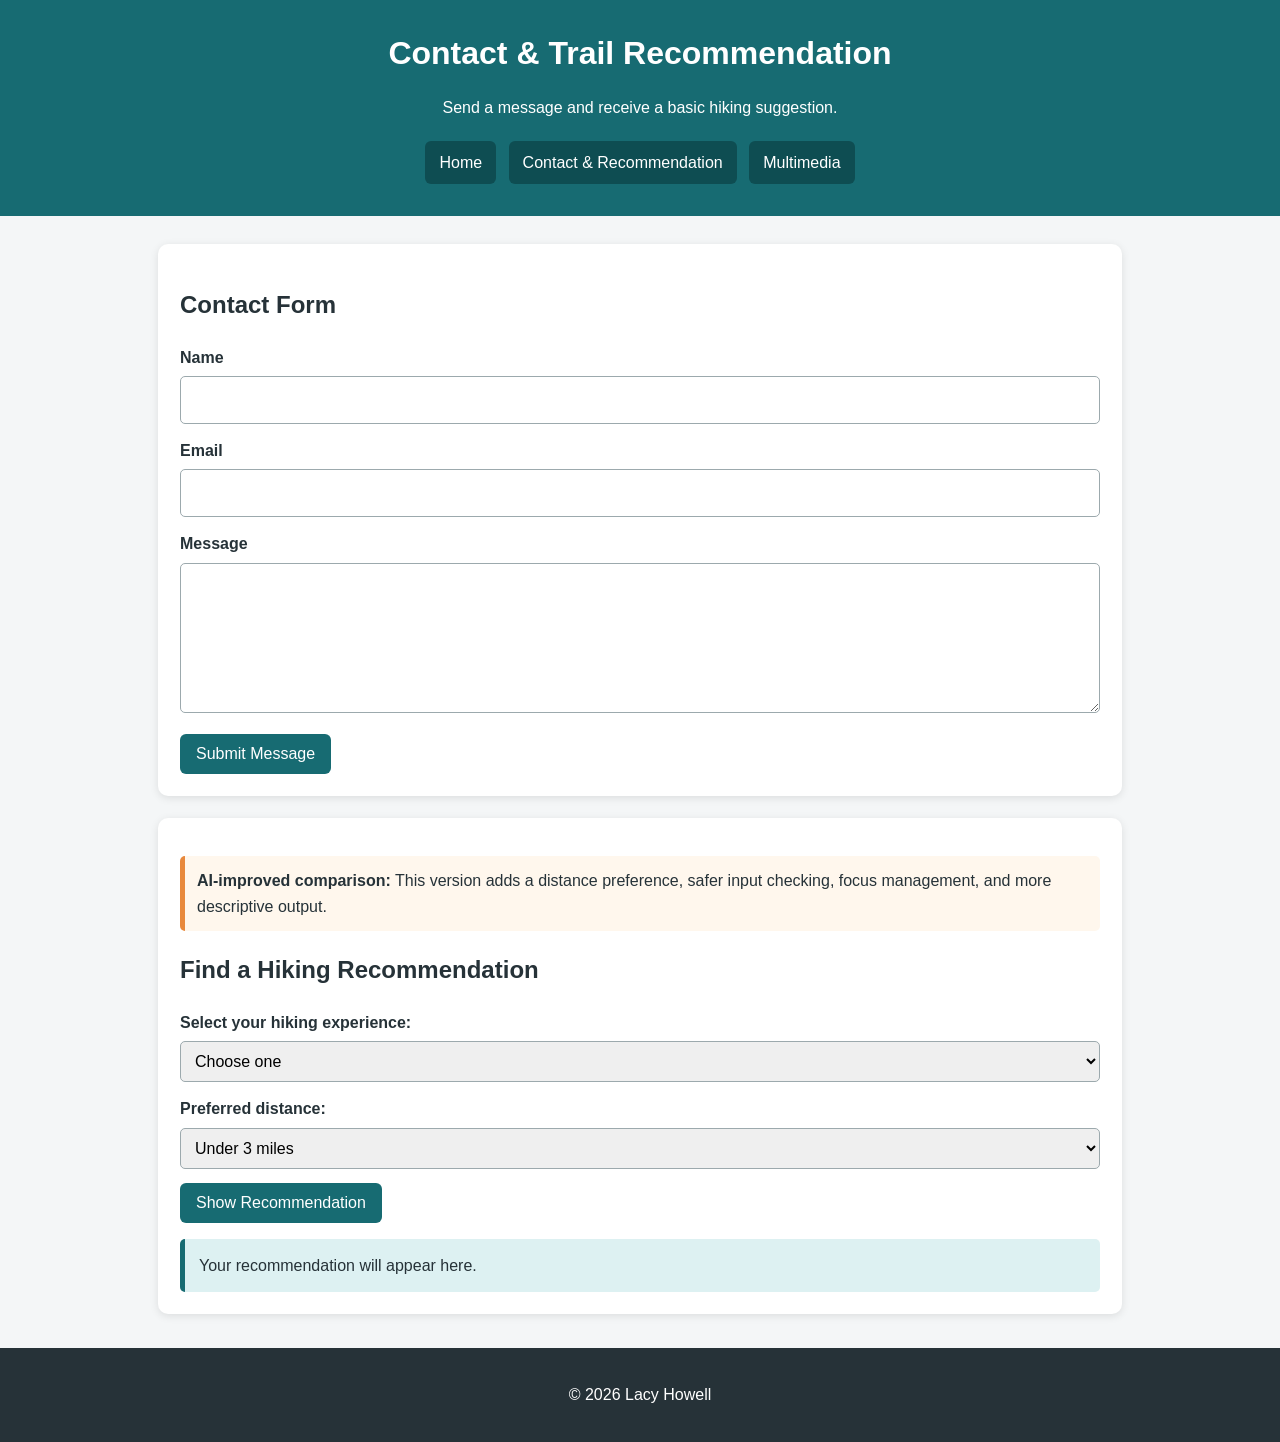
==== commit d4572692: "Add files via upload" ====
--- a/contact-ai.html
+++ b/contact-ai.html
@@ -1,98 +1,88 @@
 <!DOCTYPE html>
 <html lang="en">
 <head>
-    <!-- This page contains the AI-generated version of the contact form. -->
     <meta charset="UTF-8">
     <meta name="viewport" content="width=device-width, initial-scale=1.0">
-    <title>AI Contact Form</title>
+    <title>AI-Improved Contact | Lacy Howell</title>
     <link rel="stylesheet" href="style.css">
 </head>
 <body>
+<header>
+    <h1>Contact & Trail Recommendation</h1>
+    <p>Send a message and receive a basic hiking suggestion.</p>
+    <nav aria-label="Main navigation">
+        <a href="index.html">Home</a>
+        <a href="contact.html" aria-current="page">Contact & Recommendation</a>
+        <a href="multimedia.html">Multimedia</a>
+    </nav>
+</header>
+<main>
+    <section class="card">
+        <h2>Contact Form</h2>
+        <form id="contactForm">
+            <label for="name">Name</label>
+            <input id="name" name="name" type="text" autocomplete="name" required>
 
-    <header>
-        <h1>AI-Generated Contact Form</h1>
+            <label for="email">Email</label>
+            <input id="email" name="email" type="email" autocomplete="email" required>
 
-        <nav>
-            <a href="index.html">Home</a>
-            <a href="contact.html">Manual Form</a>
-            <a href="contact-ai.html">AI Form</a>
-        </nav>
-    </header>
+            <label for="message">Message</label>
+            <textarea id="message" name="message" rows="5" required></textarea>
 
-    <main>
-        <section>
-            <h2>Contact Form</h2>
+            <button type="submit">Submit Message</button>
+        </form>
+    </section>
 
-            <p>
-                This is the AI-generated version of the contact form used for comparison.
-            </p>
+    <section class="card">
+        <p class="compare-note"><strong>AI-improved comparison:</strong> This version adds a distance preference, safer input checking, focus management, and more descriptive output.</p>
+        <h2>Find a Hiking Recommendation</h2>
+        <label for="experience">Select your hiking experience:</label>
+        <select id="experience">
+            <option value="">Choose one</option>
+            <option value="beginner">Beginner</option>
+            <option value="intermediate">Intermediate</option>
+            <option value="advanced">Advanced</option>
+        </select>
+        <label for="distance">Preferred distance:</label>
+        <select id="distance">
+            <option value="short">Under 3 miles</option>
+            <option value="medium">3 to 7 miles</option>
+            <option value="long">More than 7 miles</option>
+        </select>
+        <button type="button" id="recommendButton">Show Recommendation</button>
+        <div id="recommendation" class="result" aria-live="polite">Your recommendation will appear here.</div>
+    </section>
+</main>
+<footer><p>&copy; 2026 Lacy Howell</p></footer>
 
-            <!-- The AI version also includes labels, fieldsets, and different input types. -->
-            <form action="#" method="post" enctype="multipart/form-data">
-                <fieldset>
-                    <legend>Personal Information</legend>
+<script>
+/*
+    Manual JavaScript for Unit 3.
+    The selected value is checked with if / else if / else statements.
+    A different message is displayed for each experience level.
+*/
+document.getElementById("recommendButton").addEventListener("click", function () {
+    const experience = document.getElementById("experience").value;
+    const output = document.getElementById("recommendation");
+    const distance = document.getElementById("distance").value;
 
-                    <label for="ai-name">Name *</label>
-                    <input type="text" id="ai-name" name="name" required>
+    if (experience === "beginner") {
+        output.textContent = "A " + distance + " beginner route on a well-marked trail is a good starting point. Bring water, check the weather, and tell someone your plan.";
+    } else if (experience === "intermediate") {
+        output.textContent = "Choose a " + distance + " moderate hike with manageable elevation gain. Carry navigation, extra water, and a first-aid kit.";
+    } else if (experience === "advanced") {
+        output.textContent = "A " + distance + " advanced route may fit your choice. Review permits, navigation, weather, and emergency plans before leaving.";
+    } else {
+        output.textContent = "Please select an experience level before requesting a recommendation.";
+        document.getElementById("experience").focus();
+    }
+});
 
-                    <label for="ai-email">Email *</label>
-                    <input type="email" id="ai-email" name="email" required>
-
-                    <label for="ai-subject">Subject *</label>
-                    <input type="text" id="ai-subject" name="subject" required>
-
-                    <label for="ai-message">Message *</label>
-                    <textarea id="ai-message" name="message" rows="6" required></textarea>
-                </fieldset>
-
-                <fieldset>
-                    <legend>Additional Details</legend>
-
-                    <label for="ai-topic">Topic</label>
-                    <select id="ai-topic" name="topic">
-                        <option value="general">General Question</option>
-                        <option value="feedback">Website Feedback</option>
-                        <option value="outdoors">Outdoor Activities</option>
-                    </select>
-
-                    <label for="ai-date">Preferred Date</label>
-                    <input type="date" id="ai-date" name="date">
-
-                    <label for="ai-number">Number of Participants</label>
-                    <input type="number" id="ai-number" name="participants" min="1" max="20">
-
-                    <label for="ai-file">Upload a File</label>
-                    <input type="file" id="ai-file" name="file">
-
-                    <p>Preferred Contact Method:</p>
-
-                    <label class="choice-label">
-                        <input type="radio" name="ai-method" value="email" checked>
-                        Email
-                    </label>
-
-                    <label class="choice-label">
-                        <input type="radio" name="ai-method" value="phone">
-                        Phone
-                    </label>
-
-                    <label class="choice-label">
-                        <input type="checkbox" name="updates">
-                        Send Me Updates
-                    </label>
-                </fieldset>
-
-                <div class="button-group">
-                    <input type="submit" value="Submit">
-                    <input type="reset" value="Reset">
-                </div>
-            </form>
-        </section>
-    </main>
-
-    <footer>
-        <p>&copy; 2026 Lacy Howell</p>
-    </footer>
-
+/* Prevents the practice form from trying to send data to a server. */
+document.getElementById("contactForm").addEventListener("submit", function (event) {
+    event.preventDefault();
+    alert("Thank you! This demonstration form is not connected to a server.");
+});
+</script>
 </body>
-</html>
+</html>
--- a/style.css
+++ b/style.css
@@ -1,179 +1,175 @@
-/* Basic styles for the Unit 2 personal portfolio website. */
+
+/* Unit 3 shared stylesheet: simple, responsive, and beginner-friendly. */
+:root {
+    --teal: #176B72;
+    --teal-dark: #0E4D52;
+    --teal-light: #DDF1F2;
+    --orange: #E8893D;
+    --gray: #F4F6F7;
+    --text: #263238;
+    --white: #FFFFFF;
+}
+
+* { box-sizing: border-box; }
 
 body {
     margin: 0;
-    background-color: #f2f5f7;
-    color: #222222;
     font-family: Arial, Helvetica, sans-serif;
+    color: var(--text);
+    background: var(--gray);
     line-height: 1.6;
 }
 
 header {
-    background-color: #234e52;
-    color: white;
-    padding: 25px;
+    background: var(--teal);
+    color: var(--white);
     text-align: center;
+    padding: 28px 18px;
 }
 
-header h1 {
-    margin: 0 0 15px;
+header h1 { margin: 0 0 8px; }
+
+nav { margin-top: 16px; }
+
+nav a {
+    display: inline-block;
+    color: var(--white);
+    text-decoration: none;
+    background: var(--teal-dark);
+    padding: 9px 14px;
+    margin: 4px;
+    border-radius: 6px;
 }
 
-nav a {
-    color: white;
-    margin: 0 10px;
-    font-weight: bold;
-    text-decoration: none;
-}
-
-nav a:hover {
-    text-decoration: underline;
+nav a:hover, nav a:focus {
+    background: var(--orange);
+    outline: 3px solid rgba(255,255,255,.55);
 }
 
 main {
-    width: 85%;
-    max-width: 900px;
-    margin: 30px auto;
+    max-width: 1000px;
+    margin: 28px auto;
+    padding: 0 18px;
 }
 
-section {
-    margin-bottom: 30px;
-    padding: 25px;
-    border: 1px solid #cccccc;
-    border-radius: 8px;
-    background-color: white;
+.card {
+    background: var(--white);
+    margin: 22px 0;
+    padding: 22px;
+    border-radius: 10px;
+    box-shadow: 0 2px 9px rgba(0,0,0,.10);
 }
 
-h2 {
-    color: #234e52;
+.hero {
+    width: 100%;
+    border-radius: 10px;
+    display: block;
 }
 
-.portfolio-image {
-    width: 100%;
-    max-width: 700px;
-    height: auto;
-    margin: 15px auto;
-    display: block;
+.button, button {
+    background: var(--teal);
+    color: var(--white);
+    border: 0;
     border-radius: 6px;
+    padding: 11px 16px;
+    cursor: pointer;
+    font-size: 1rem;
 }
 
-ul {
-    padding-left: 25px;
+.button:hover, button:hover,
+.button:focus, button:focus {
+    background: var(--orange);
 }
 
-li {
-    margin-bottom: 10px;
+label, legend {
+    font-weight: bold;
 }
 
-li a {
-    color: #1f6f78;
-}
-
-form {
-    margin-top: 20px;
+input, select, textarea {
+    width: 100%;
+    padding: 10px;
+    margin: 6px 0 14px;
+    border: 1px solid #9CA9AD;
+    border-radius: 5px;
+    font: inherit;
 }
 
 fieldset {
-    margin-bottom: 25px;
-    padding: 20px;
-    border: 1px solid #999999;
+    margin: 15px 0;
+    border: 1px solid #AAB7BA;
     border-radius: 6px;
+    padding: 14px;
 }
 
-legend {
-    padding: 0 8px;
-    color: #234e52;
-    font-weight: bold;
+.result {
+    margin-top: 16px;
+    padding: 14px;
+    background: var(--teal-light);
+    border-left: 5px solid var(--teal);
+    border-radius: 5px;
+    min-height: 48px;
 }
 
-label {
-    margin-top: 12px;
-    display: block;
-    font-weight: bold;
+.video-wrapper {
+    position: relative;
+    padding-bottom: 56.25%;
+    height: 0;
+    overflow: hidden;
+    border-radius: 8px;
 }
 
-input[type="text"],
-input[type="email"],
-input[type="tel"],
-input[type="date"],
-input[type="number"],
-input[type="file"],
-select,
-textarea {
+.video-wrapper iframe {
+    position: absolute;
+    inset: 0;
     width: 100%;
-    margin-top: 5px;
-    padding: 10px;
-    border: 1px solid #999999;
-    border-radius: 4px;
-    box-sizing: border-box;
-    font-family: Arial, Helvetica, sans-serif;
+    height: 100%;
+    border: 0;
 }
 
-.choice-label {
-    margin: 8px 0;
-    font-weight: normal;
+.gallery {
+    display: grid;
+    grid-template-columns: repeat(3, 1fr);
+    gap: 16px;
 }
 
-.button-group {
-    margin-top: 20px;
+figure {
+    margin: 0;
+    background: var(--white);
+    border: 1px solid #D6DEE0;
+    border-radius: 8px;
+    overflow: hidden;
 }
 
-input[type="submit"],
-input[type="reset"] {
-    margin-right: 10px;
-    padding: 10px 18px;
-    border: none;
-    border-radius: 4px;
-    cursor: pointer;
-    font-weight: bold;
+figure img {
+    width: 100%;
+    height: 210px;
+    object-fit: cover;
+    display: block;
 }
 
-input[type="submit"] {
-    background-color: #1f6f78;
-    color: white;
+figcaption {
+    padding: 10px;
+    font-size: .95rem;
 }
 
-input[type="reset"] {
-    background-color: #dddddd;
-    color: #222222;
-}
+audio { width: 100%; }
 
-input[type="submit"]:hover {
-    background-color: #15555c;
-}
-
-input[type="reset"]:hover {
-    background-color: #cccccc;
+.compare-note {
+    background: #FFF7ED;
+    border-left: 5px solid var(--orange);
+    padding: 12px;
+    border-radius: 5px;
 }
 
 footer {
-    background-color: #234e52;
-    color: white;
-    padding: 15px;
     text-align: center;
+    background: #263238;
+    color: var(--white);
+    padding: 18px;
+    margin-top: 34px;
 }
 
-/* This media query improves the layout on smaller screens. */
-@media (max-width: 600px) {
-    main {
-        width: 92%;
-    }
-
-    header {
-        padding: 20px 10px;
-    }
-
-    nav a {
-        margin: 0 5px;
-    }
-
-    section {
-        padding: 18px;
-    }
-
-    input[type="submit"],
-    input[type="reset"] {
-        width: 100%;
-        margin: 5px 0;
-    }
+@media (max-width: 720px) {
+    .gallery { grid-template-columns: 1fr; }
+    nav a { display: block; max-width: 240px; margin: 7px auto; }
 }
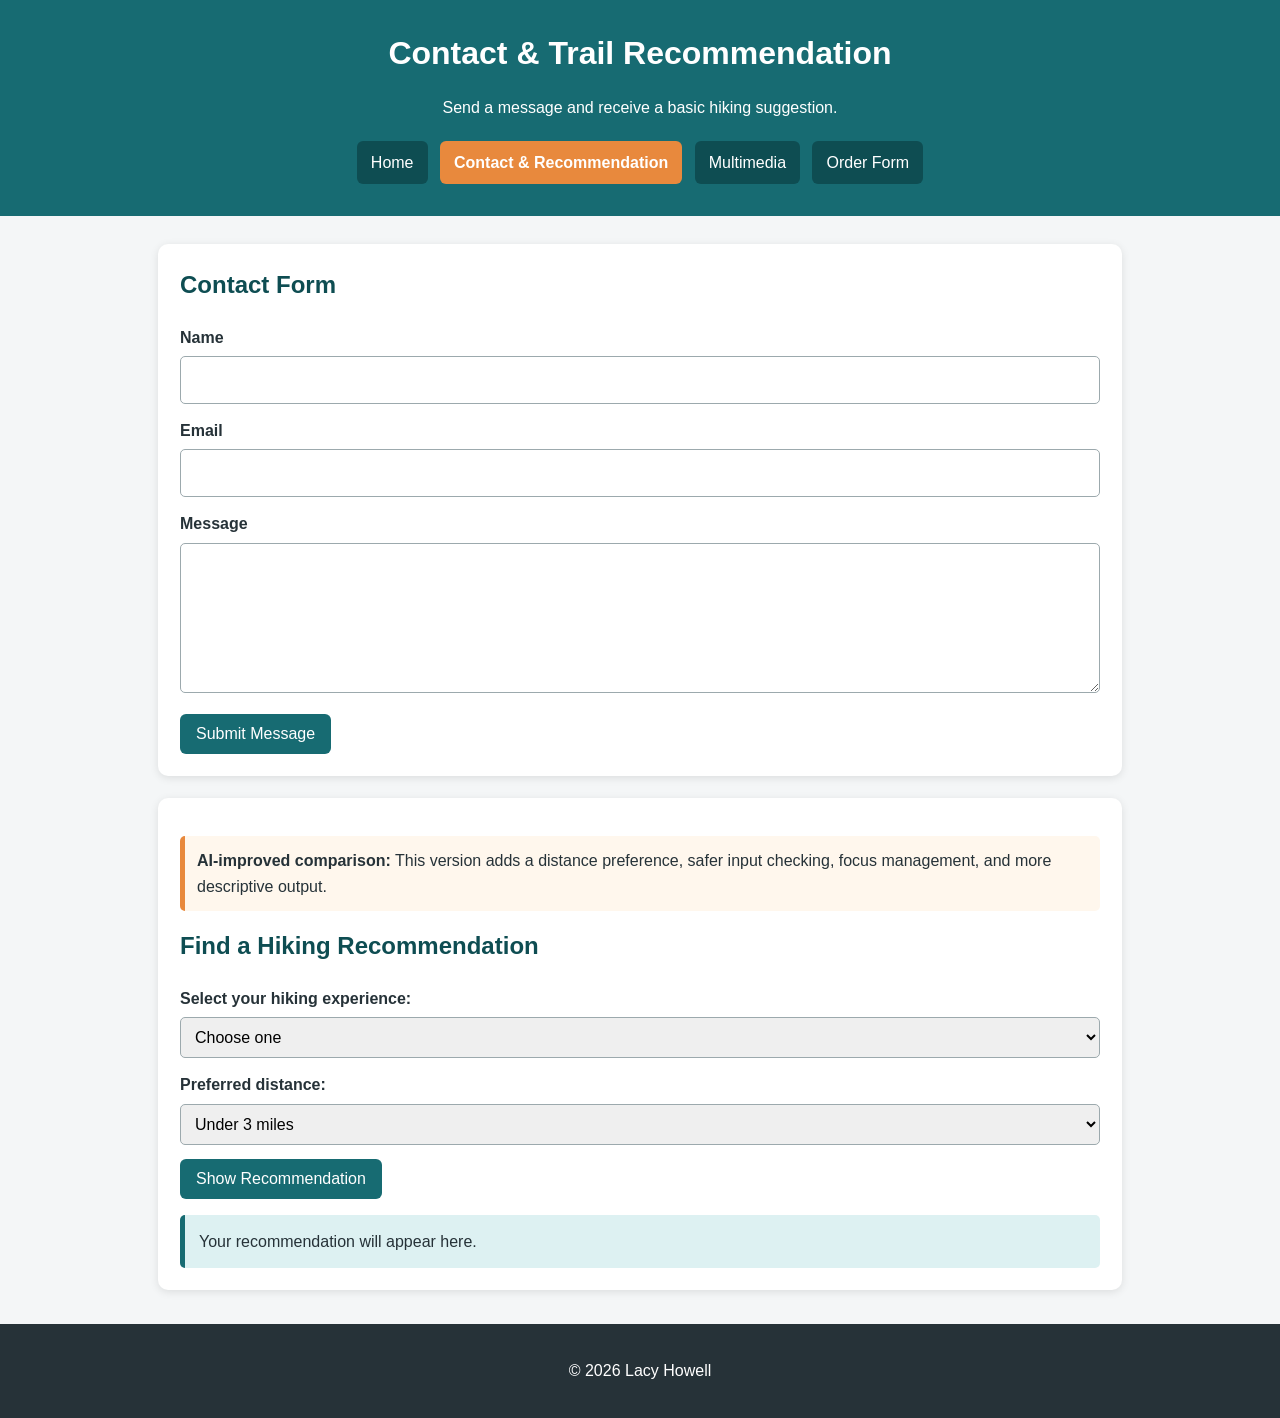
==== commit d0e5b2d6: "Add files via upload" ====
--- a/contact-ai.html
+++ b/contact-ai.html
@@ -14,6 +14,7 @@
         <a href="index.html">Home</a>
         <a href="contact.html" aria-current="page">Contact & Recommendation</a>
         <a href="multimedia.html">Multimedia</a>
+        <a href="order.html">Order Form</a>
     </nav>
 </header>
 <main>
--- a/style.css
+++ b/style.css
@@ -1,5 +1,5 @@
 
-/* Unit 3 shared stylesheet: simple, responsive, and beginner-friendly. */
+/* Unit 4 shared stylesheet: cohesive, responsive, accessible, and beginner-friendly. */
 :root {
     --teal: #176B72;
     --teal-dark: #0E4D52;
@@ -144,6 +144,7 @@
     width: 100%;
     height: 210px;
     object-fit: cover;
+    object-position: center;
     display: block;
 }
 
@@ -173,3 +174,337 @@
     .gallery { grid-template-columns: 1fr; }
     nav a { display: block; max-width: 240px; margin: 7px auto; }
 }
+
+
+/* Unit 4 additions: layout, advanced selectors, cards, chatbot, and responsive behavior. */
+nav a[aria-current="page"] {
+    background: var(--orange);
+    font-weight: bold;
+}
+
+h2 {
+    color: var(--teal-dark);
+    margin-top: 0;
+}
+
+.card > h2 + p {
+    max-width: 75ch;
+}
+
+.howto-intro,
+.tip-section {
+    display: grid;
+    grid-template-columns: 1.25fr .75fr;
+    gap: 22px;
+    align-items: center;
+}
+
+.howto-intro img,
+.tip-section img {
+    width: 100%;
+    border: 3px solid var(--teal-light);
+    border-radius: 10px;
+    display: block;
+}
+
+.steps-grid {
+    display: grid;
+    grid-template-columns: repeat(2, minmax(0, 1fr));
+    gap: 16px;
+}
+
+.step-card {
+    position: relative;
+    background: #F9FCFC;
+    border: 1px solid #C7DDDF;
+    border-left: 6px solid var(--teal);
+    border-radius: 8px;
+    padding: 18px;
+}
+
+.step-card:last-child {
+    grid-column: 1 / -1;
+}
+
+.step-card h3 {
+    margin: 4px 0 8px;
+    color: var(--teal-dark);
+}
+
+.step-number {
+    display: inline-flex;
+    align-items: center;
+    justify-content: center;
+    width: 34px;
+    height: 34px;
+    border-radius: 50%;
+    background: var(--orange);
+    color: #1D2B2D;
+    font-weight: bold;
+}
+
+.checklist {
+    padding-left: 22px;
+}
+
+.checklist li {
+    margin: 8px 0;
+}
+
+.chatbot-card {
+    border-top: 5px solid var(--orange);
+}
+
+.chat-window {
+    min-height: 230px;
+    max-height: 360px;
+    overflow-y: auto;
+    background: #F8FAFA;
+    border: 1px solid #C9D3D6;
+    border-radius: 8px;
+    padding: 14px;
+    margin: 16px 0;
+}
+
+.chat-message {
+    max-width: 82%;
+    margin: 10px 0;
+    padding: 10px 12px;
+    border-radius: 10px;
+}
+
+.bot-message {
+    background: var(--teal-light);
+    border-left: 4px solid var(--teal);
+}
+
+.user-message {
+    background: #FFF0E3;
+    border-right: 4px solid var(--orange);
+    margin-left: auto;
+}
+
+.pending-message {
+    font-style: italic;
+}
+
+.chat-form label {
+    display: block;
+}
+
+.chat-input-row {
+    display: flex;
+    gap: 10px;
+    align-items: stretch;
+}
+
+.chat-input-row input {
+    flex: 1;
+    margin: 0;
+}
+
+.chat-input-row button {
+    flex: 0 0 auto;
+}
+
+.small-note {
+    font-size: .9rem;
+    color: #536164;
+    margin-bottom: 0;
+}
+
+code {
+    background: #EEF2F3;
+    padding: 2px 5px;
+    border-radius: 4px;
+}
+
+@media (max-width: 720px) {
+    .howto-intro,
+    .tip-section,
+    .steps-grid {
+        grid-template-columns: 1fr;
+    }
+
+    .step-card:last-child {
+        grid-column: auto;
+    }
+
+    .chat-input-row {
+        flex-direction: column;
+    }
+}
+
+
+/* Unit 5 additions: responsive order form, transitions, and animated feedback. */
+nav a,
+.button,
+button,
+input,
+select,
+textarea,
+.product-card {
+    transition: background-color .25s ease, color .25s ease, border-color .25s ease,
+                box-shadow .25s ease, transform .25s ease;
+}
+
+button:hover,
+button:focus-visible,
+.button:hover,
+.button:focus-visible {
+    transform: translateY(-2px);
+    box-shadow: 0 5px 12px rgba(0, 0, 0, .18);
+}
+
+input:focus,
+select:focus,
+textarea:focus {
+    border-color: var(--teal);
+    outline: 3px solid rgba(23, 107, 114, .20);
+    box-shadow: 0 0 0 2px var(--white);
+}
+
+.order-intro {
+    display: grid;
+    grid-template-columns: 1.3fr .7fr;
+    gap: 22px;
+    align-items: center;
+}
+
+.order-intro img {
+    width: 100%;
+    min-height: 190px;
+    object-fit: cover;
+    border-radius: 10px;
+}
+
+.order-layout {
+    display: grid;
+    grid-template-columns: minmax(0, 2fr) minmax(260px, 1fr);
+    gap: 22px;
+    align-items: start;
+}
+
+.order-layout > .card {
+    margin-top: 0;
+}
+
+.product-grid {
+    display: grid;
+    grid-template-columns: repeat(2, minmax(0, 1fr));
+    gap: 16px;
+}
+
+.product-card {
+    display: flex;
+    flex-direction: column;
+    background: #F9FCFC;
+    border: 1px solid #C7DDDF;
+    border-top: 5px solid var(--teal);
+    border-radius: 9px;
+    padding: 17px;
+}
+
+.product-card:hover {
+    transform: translateY(-3px);
+    box-shadow: 0 5px 14px rgba(0, 0, 0, .12);
+    border-top-color: var(--orange);
+}
+
+.product-card h3 {
+    color: var(--teal-dark);
+    margin: 0 0 6px;
+}
+
+.product-card p {
+    margin-top: 0;
+}
+
+.product-card .price {
+    margin-top: auto;
+    color: var(--teal-dark);
+    font-weight: bold;
+}
+
+.product-card input {
+    margin-bottom: 0;
+}
+
+.order-actions {
+    display: flex;
+    flex-wrap: wrap;
+    gap: 10px;
+    margin-top: 20px;
+}
+
+.secondary-button {
+    background: #526367;
+}
+
+.summary-panel {
+    position: sticky;
+    top: 18px;
+}
+
+.order-summary {
+    background: var(--teal-light);
+    border-left: 5px solid var(--teal);
+    border-radius: 7px;
+    padding: 15px;
+    min-height: 150px;
+}
+
+.order-summary ul {
+    padding-left: 20px;
+}
+
+.grand-total {
+    padding-top: 10px;
+    border-top: 2px solid rgba(14, 77, 82, .25);
+    font-size: 1.15rem;
+    color: var(--teal-dark);
+}
+
+.summary-updated {
+    animation: summaryPulse .55s ease;
+}
+
+@keyframes summaryPulse {
+    0% { transform: scale(.98); opacity: .45; }
+    65% { transform: scale(1.015); }
+    100% { transform: scale(1); opacity: 1; }
+}
+
+@media (prefers-reduced-motion: reduce) {
+    *, *::before, *::after {
+        animation-duration: .01ms !important;
+        animation-iteration-count: 1 !important;
+        transition-duration: .01ms !important;
+        scroll-behavior: auto !important;
+    }
+}
+
+@media (max-width: 820px) {
+    .order-layout {
+        grid-template-columns: 1fr;
+    }
+
+    .summary-panel {
+        position: static;
+    }
+}
+
+@media (max-width: 720px) {
+    .order-intro,
+    .product-grid {
+        grid-template-columns: 1fr;
+    }
+
+    .order-actions {
+        flex-direction: column;
+    }
+
+    .order-actions button {
+        width: 100%;
+    }
+}
